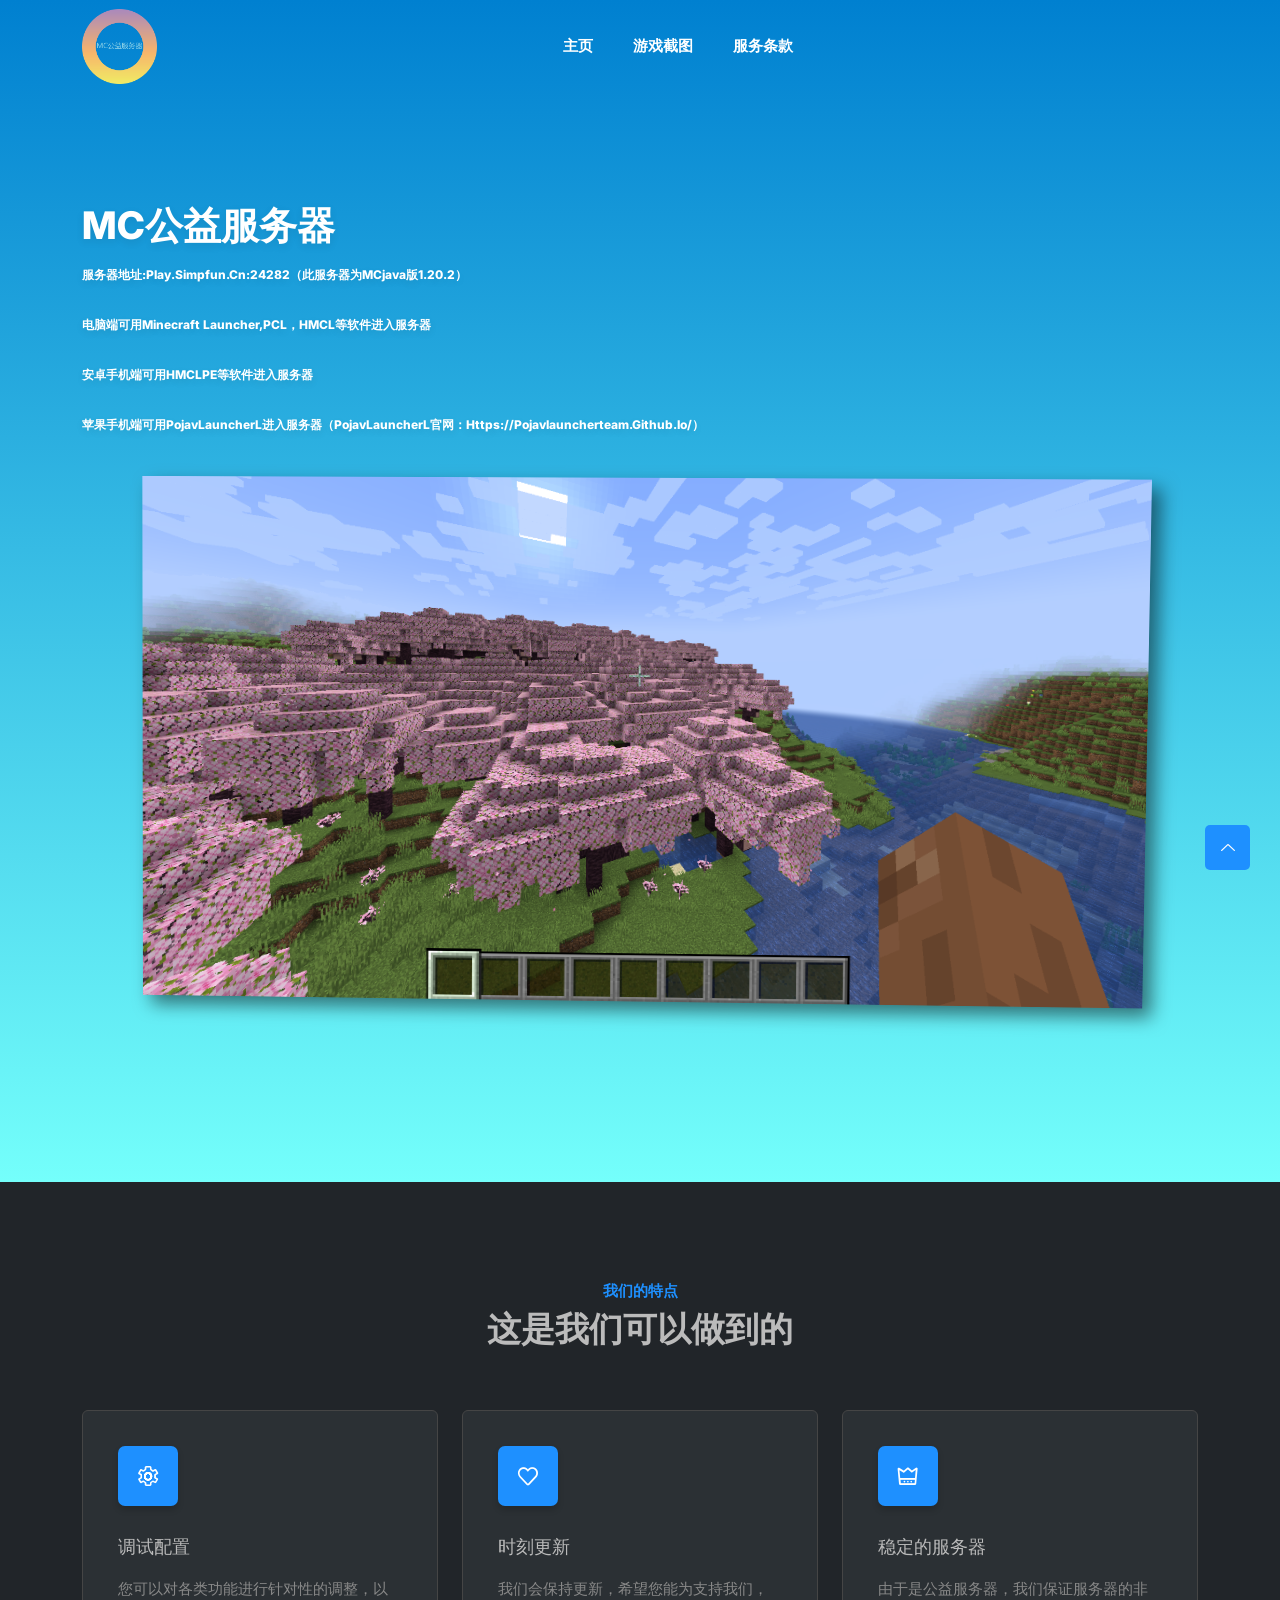
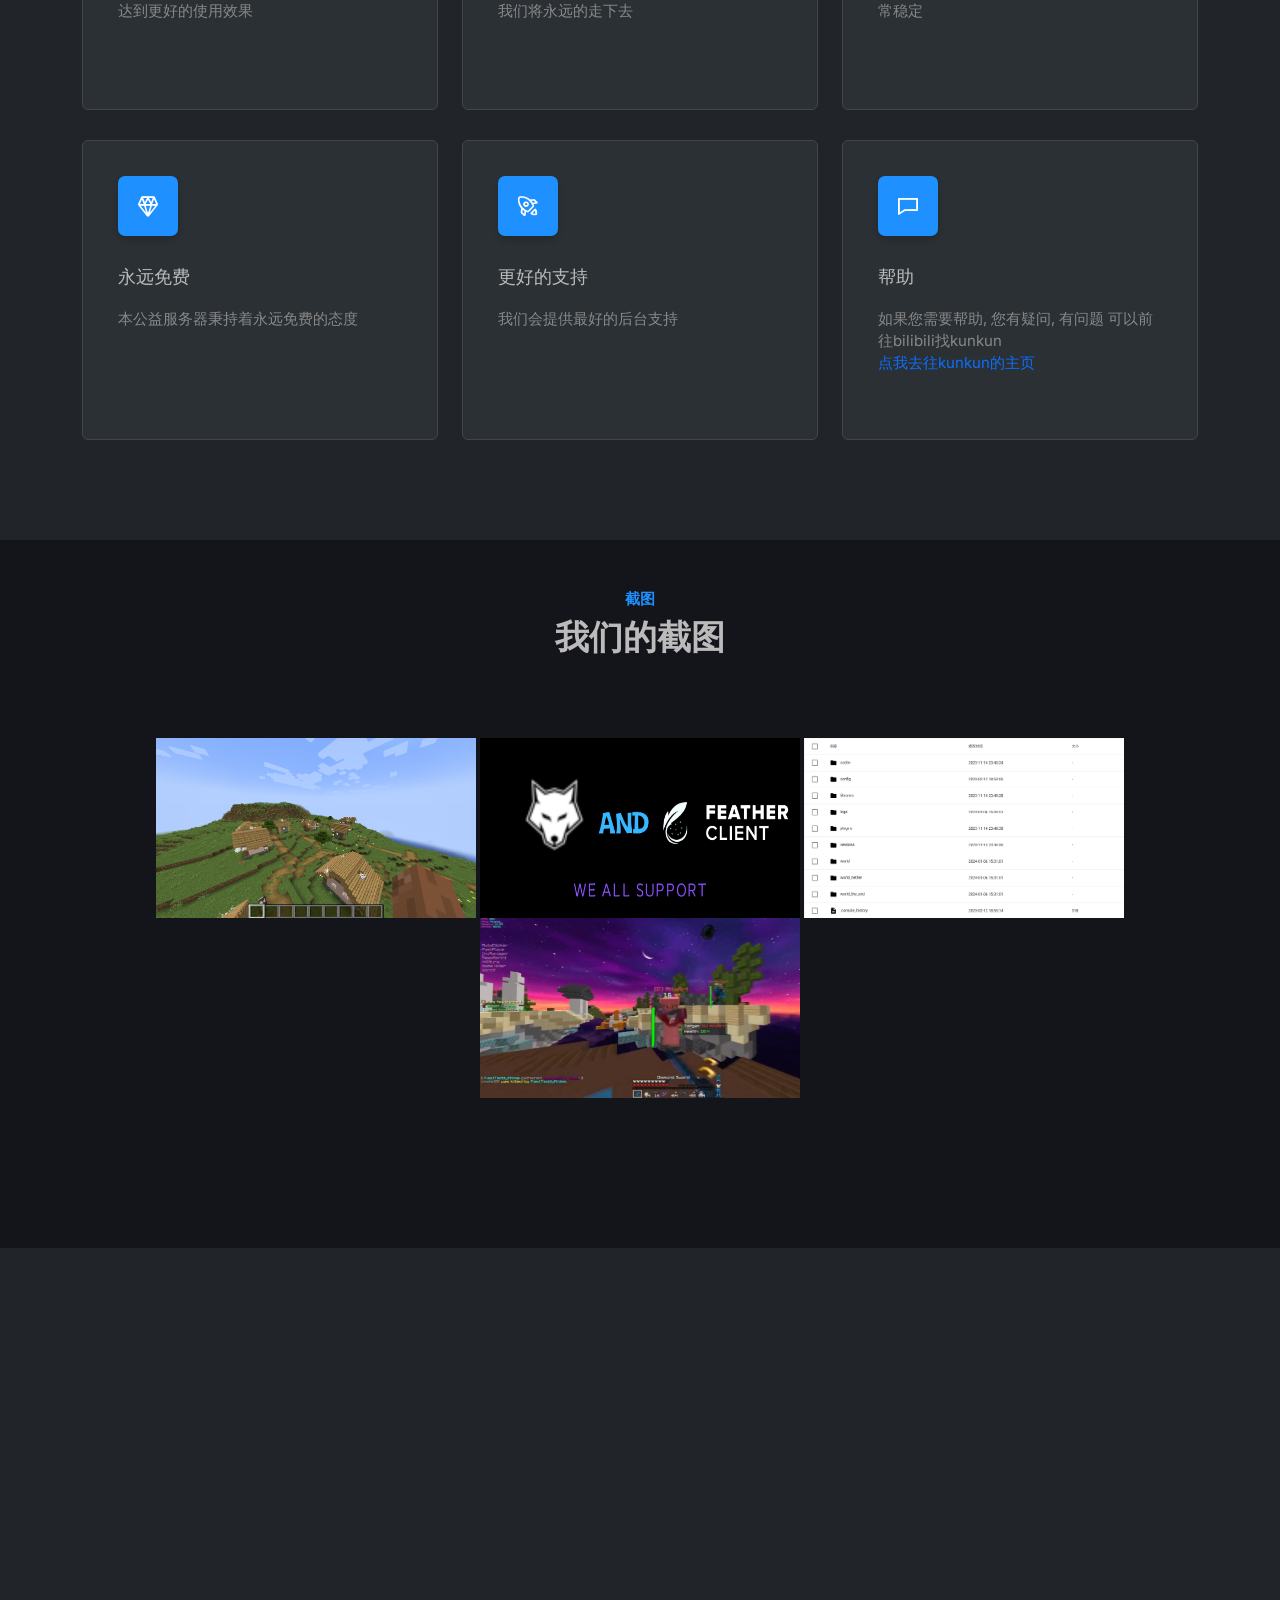
==== index.html @ 0946d86a "Add files via upload" ====
<!DOCTYPE html>
<html class="no-js" lang="en">

<!-- Mirrored from foodbyte.today/zh.html by HTTrack Website Copier/3.x [XR&CO'2014], Fri, 25 Nov 2022 12:00:21 GMT -->
<head>
<meta charset="utf-8">
<meta http-equiv="X-UA-Compatible" content="IE=edge">
<meta name="viewport" content="width=device-width, initial-scale=1">
<script src="../shoppy.gg/api/embed.js" type="f2983d6e161a0ceb1d9ba9a0-text/javascript"></script>
<meta name="description" content="FoodByte is an advanced Minecraft ghost client developed with quality in mind.">
<meta name="keywords" content="minecraft, 我的世界FoodByte, minecraft hack, hacked client, ghost client, minecraft ghost client, minecraft cheat, hack, aimbot, autoclicker, aim assist">
<meta name="author" content="FoodByte Software">
<meta property="og:site" content="index.html">
<meta property="og:site_name" content="MC公益服务器">
<meta property="og:title" content="MC公益服务器">
<meta name="theme-color" content="#1E90FF">
<title>MC公益服务器</title>
<link rel="stylesheet" href="assets/css/bootstrap.min.css" />
<link rel="stylesheet" href="assets/css/line-icons.css" />
<link rel="stylesheet" href="assets/css/animate.css" />
<link rel="stylesheet" href="assets/css/main.css" />
<link rel="shortcut icon" type="image/x-icon" href="assets/images/l2.png" />
</head>
<body>

<header class="header navbar-area">
<div class="container">
<div class="row align-items-center">
<div class="col-lg-12">
<div class="nav-inner">
<nav class="navbar navbar-expand-lg">
<h1 class="ss"><a href="index.html"><img src="assets/images/enterScreen.png" width="75" height="75"></a></h1>
</a>
<button class="navbar-toggler mobile-menu-btn" type="button" data-bs-toggle="collapse" data-bs-target="#navbarSupportedContent" aria-controls="navbarSupportedContent" aria-expanded="false" aria-label="Toggle navigation">
<span class="toggler-icon"></span>
<span class="toggler-icon"></span>
<span class="toggler-icon"></span>
</button>
<div class="collapse navbar-collapse sub-menu-bar" id="navbarSupportedContent">
<!-- <audio autoplay="autoplay" loop=""><source src="assets/audio/how do you do.mp3" volume="10"></audio> -->
<ul id="nav" class="navbar-nav ms-auto">
	
<li class="nav-item">
	<a href="#home" aria-label="Toggle navigation">主页</a>
</li>
<li class="nav-item">
	<a href="#video" aria-label="Toggle navigation">游戏截图</a>
</li>
<li class="nav-item">
	<a href="./terms/index.html" aria-label="Toggle navigation">服务条款</a>
</li>
</ul>
</div>
</div>
</nav>
</div>
</div>
</div>
</div>
</header>
<section id="home" class="hero-area">
<div class="container">
<div class="row align-items-center">
<div class="col-lg-12 col-md-12 col-12">
<div class="hero-content">
<script type="f2983d6e161a0ceb1d9ba9a0-text/javascript" src="assets/js/snow.js"></script>
<h1 class="wow fadeInLeft" data-wow-delay=".4s">MC公益服务器</h1>
<h1 class="wow fadeInLeft" data-wow-delay=".6s" <span style="font-size: 80%;">服务器地址:play.simpfun.cn:24282（此服务器为MCjava版1.20.2）
<h1 class="wow fadeInLeft" data-wow-delay=".7s" <span style="font-size: 80%;">电脑端可用Minecraft Launcher,PCL，HMCL等软件进入服务器
<h1 class="wow fadeInLeft" data-wow-delay=".8s" <span style="font-size: 80%;">安卓手机端可用HMCLPE等软件进入服务器
<h1 class="wow fadeInLeft" data-wow-delay=".9s" <span style="font-size: 80%;">苹果手机端可用PojavLauncherL进入服务器（PojavLauncherL官网：https://pojavlauncherteam.github.io/）
</span></h1>
</span></h1>
</span></h1>
</span></h1>
</div>
</div>
</div>
<div class="col-lg-12 col-md-12 col-12">
<div class="hero-image wow fadeInRight" data-wow-delay=".4s">
<img src="assets/images/Snipaste_2022-11-27_13-13-14.png" alt="#" style="transform: scale(0.9) perspective(500px) rotateY(-0.5deg) rotateX(-0.5deg) rotateZ(0.5deg);
    filter: drop-shadow(10px 10px 10px rgba(0,0,0,0.5));">
</div>
</div>
</div>
</div>
</section>
<section id="features" class="features section">
<div class="container">
<div class="row">
<div class="col-12">
<div class="section-title">
<h3 class="wow zoomIn">我们的特点</h3>
<h2 class="wow fadeInUp">这是我们可以做到的
</h2>
</div>
</div>
</div>
<div class="row">
<div class="col-lg-4 col-md-6 col-12">
<div class="single-feature wow fadeInUp" style="min-height: 300px;">
<i class="lni lni-cog"></i>
<h3>调试配置</h3>
<p>您可以对各类功能进行针对性的调整，以达到更好的使用效果
</p>
</div>
</div>
<div class="col-lg-4 col-md-6 col-12">
<div class="single-feature wow fadeInUp" style="min-height: 300px;">
<i class="lni lni-heart"></i>
<h3>时刻更新</h3>
<p>我们会保持更新，希望您能为支持我们，我们将永远的走下去
</p>
</div>
</div>
<div class="col-lg-4 col-md-6 col-12">
<div class="single-feature wow fadeInUp" style="min-height: 300px;">
<i class="lni lni-crown"></i>
<h3>稳定的服务器</h3>
<p>由于是公益服务器，我们保证服务器的非常稳定</p>
</div>
</div>
<div class="col-lg-4 col-md-6 col-12">
<div class="single-feature wow fadeInUp" style="min-height: 300px;">
<i class="lni lni-diamond-alt"></i>
<h3>永远免费</h3>
<p>本公益服务器秉持着永远免费的态度</p>
</div>
</div>
<div class="col-lg-4 col-md-6 col-12">
<div class="single-feature wow fadeInUp" style="min-height: 300px;">
<i class="lni lni-rocket"></i>
<h3>更好的支持</h3>
<p>我们会提供最好的后台支持</p>
</div>
</div>
<div class="col-lg-4 col-md-6 col-12">
<div class="single-feature wow fadeInUp" style="min-height: 300px;">
<i class="lni lni-bubble"></i>
<h3>帮助</h3>
<p>如果您需要帮助, 您有疑问, 有问题 可以前往bilibili找kunkun
<a href="https://space.bilibili.com/3546567124453780?spm_id_from=333.1007.0.0">点我去往kunkun的主页</a></p>
</div>
</div>
</div>
</div>
</section>

<section id="video" class="our-achievement section">
<div class="container">
<div class="row">
<div class="col-lg-10 offset-lg-1 col-md-12 col-12">
<div class="section-title">
<h3 class="wow zoomIn" data-wow-delay=".2s">截图</h3>
<h2 class="wow fadeInUp" data-wow-delay=".4s">我们的截图</h2>
</div>
</div>
<div class="hero-image wow fadeInUp" data-wow-delay=".6s">
<img src="assets/images/hud.png" width="320" height="180">
<img src="assets/images/OR.png" width="320" height="180">
<img src="assets/images/modules.png" width="320" height="180">
<img src="assets/images/ghost.png" width="320" height="180">
<section id="videogame" class="our-achievement section"

</div>
</div>
</div>
</section>
<section id="pricing" class="pricing-table section">
<div class="container">
<div class="row">
<div class="col-12">
</ul>
</div>
</div>
</div>
</div>
</div>
</div>
</section>
<section id="faq" class="faq section">

</footer>
<a href="#" class="scroll-top">
<i class="lni lni-chevron-up"></i>
</a>
<script src="assets/js/bootstrap.min.js" type="f2983d6e161a0ceb1d9ba9a0-text/javascript"></script>
<script src="assets/js/wow.min.js" type="f2983d6e161a0ceb1d9ba9a0-text/javascript"></script>
<script src="assets/js/count-up.min.js" type="f2983d6e161a0ceb1d9ba9a0-text/javascript"></script>
<script src="assets/js/main.js" type="f2983d6e161a0ceb1d9ba9a0-text/javascript"></script>

<!-- Mirrored from foodbyte.today/zh.html by HTTrack Website Copier/3.x [XR&CO'2014], Fri, 25 Nov 2022 12:00:21 GMT -->
</html>
---- assets/css/line-icons.css ----
@font-face {
    font-family: lineicons;
    src: url(../fonts/LineIcons.html);
    src: url(../fonts/LineIcons.html) format('embedded-opentype'), url(../fonts/LineIcons.woff2) format('woff2'), url(../fonts/LineIcons-2.html) format('woff'), url(../fonts/LineIcons-3.html) format('truetype'), url(../fonts/LineIcons-4.html) format('svg');
    font-weight: 400;
    font-style: normal
}
.blue_btn {
  padding: 15px 40px;
  background: linear-gradient(135deg, #006466 24%, #186785 50%, #186785 79%, #316AA4 100%);
  color: #fff;
  text-align: center;
  border-radius: 2px;
  opacity: 0.8;
  transition: all 0.3s ease 0s;
}

.blue_btn:hover {
  opacity: 1;
  color: #fff;
}
.more_features .explore_all .blue_btn {
  position: relative;
}

.more_features .explore_all .blue_btn:after {
  position: absolute;
  top: 23px;
  left: 178px;
  content: "";
  background: url(../images/arrow_right_white4295.html?4cc023a10ed641abbea20be505554d68) no-repeat;
  width: 5px;
  height: 9px;
}
.lni {
    display: inline-block;
    font: normal normal normal 1em/1 'LineIcons';
    speak: none;
    text-transform: none;
    -webkit-font-smoothing: antialiased;
    -moz-osx-font-smoothing: grayscale
}

.lni-sm {
    font-size: .8em
}

.lni-lg {
    font-size: 1.2em
}

.lni-16 {
    font-size: 16px
}

.lni-32 {
    font-size: 32px
}

.lni-bg-square, .lni-bg-circle {
    padding: .35em;
    background-color: #eee
}

.lni-bg-circle {
    border-radius: 50%
}

.lni-ul {
    padding-left: 0;
    list-style-type: none
}

.lni-ul > li {
    display: flex;
    align-items: flex-start;
    line-height: 1.4
}

.lni-ul > li > .lni {
    margin-right: .4em;
    line-height: inherit
}

.lni-is-spinning {
    -webkit-animation: lni-spin 2s infinite linear;
    -moz-animation: lni-spin 2s infinite linear;
    animation: lni-spin 2s infinite linear
}

@-webkit-keyframes lni-spin {
    0% {
        -webkit-transform: rotate(0deg)
    }
    100% {
        -webkit-transform: rotate(360deg)
    }
}

@-moz-keyframes lni-spin {
    0% {
        -moz-transform: rotate(0deg)
    }
    100% {
        -moz-transform: rotate(360deg)
    }
}

@keyframes lni-spin {
    0% {
        -webkit-transform: rotate(0deg);
        -moz-transform: rotate(0deg);
        -ms-transform: rotate(0deg);
        -o-transform: rotate(0deg);
        transform: rotate(0deg)
    }
    100% {
        -webkit-transform: rotate(360deg);
        -moz-transform: rotate(360deg);
        -ms-transform: rotate(360deg);
        -o-transform: rotate(360deg);
        transform: rotate(360deg)
    }
}

.lni-rotate-90 {
    filter: progid:DXImageTransform.Microsoft.BasicImage(rotation=1);
    -webkit-transform: rotate(90deg);
    -moz-transform: rotate(90deg);
    -ms-transform: rotate(90deg);
    -o-transform: rotate(90deg);
    transform: rotate(90deg)
}

.lni-rotate-180 {
    filter: progid:DXImageTransform.Microsoft.BasicImage(rotation=2);
    -webkit-transform: rotate(180deg);
    -moz-transform: rotate(180deg);
    -ms-transform: rotate(180deg);
    -o-transform: rotate(180deg);
    transform: rotate(180deg)
}

.lni-rotate-270 {
    filter: progid:DXImageTransform.Microsoft.BasicImage(rotation=3);
    -webkit-transform: rotate(270deg);
    -moz-transform: rotate(270deg);
    -ms-transform: rotate(270deg);
    -o-transform: rotate(270deg);
    transform: rotate(270deg)
}

.lni-flip-y {
    filter: progid:DXImageTransform.Microsoft.BasicImage(rotation=0);
    -webkit-transform: scale(-1, 1);
    -moz-transform: scale(-1, 1);
    -ms-transform: scale(-1, 1);
    -o-transform: scale(-1, 1);
    transform: scale(-1, 1)
}

.lni-flip-x {
    filter: progid:DXImageTransform.Microsoft.BasicImage(rotation=2);
    -webkit-transform: scale(1, -1);
    -moz-transform: scale(1, -1);
    -ms-transform: scale(1, -1);
    -o-transform: scale(1, -1);
    transform: scale(1, -1)
}

.lni-500px::before {
    content: "\ea02"
}

.lni-add-files::before {
    content: "\ea03"
}

.lni-alarm-clock::before {
    content: "\ea04"
}

.lni-alarm::before {
    content: "\ea05"
}

.lni-airbnb::before {
    content: "\ea06"
}

.lni-adobe::before {
    content: "\ea07"
}

.lni-amazon-pay::before {
    content: "\ea08"
}

.lni-amazon::before {
    content: "\ea09"
}

.lni-amex::before {
    content: "\ea0a"
}

.lni-anchor::before {
    content: "\ea0b"
}

.lni-amazon-original::before {
    content: "\ea0c"
}

.lni-android-original::before {
    content: "\ea0d"
}

.lni-android::before {
    content: "\ea0e"
}

.lni-angellist::before {
    content: "\ea0f"
}

.lni-angle-double-down::before {
    content: "\ea10"
}

.lni-angle-double-left::before {
    content: "\ea11"
}

.lni-angle-double-right::before {
    content: "\ea12"
}

.lni-angle-double-up::before {
    content: "\ea13"
}

.lni-angular::before {
    content: "\ea14"
}

.lni-apartment::before {
    content: "\ea15"
}

.lni-app-store::before {
    content: "\ea16"
}

.lni-apple-pay::before {
    content: "\ea17"
}

.lni-apple::before {
    content: "\ea18"
}

.lni-archive::before {
    content: "\ea19"
}

.lni-arrow-down-circle::before {
    content: "\ea1a"
}

.lni-arrow-left-circle::before {
    content: "\ea1b"
}

.lni-arrow-left::before {
    content: "\ea1c"
}

.lni-arrow-right-circle::before {
    content: "\ea1d"
}

.lni-arrow-right::before {
    content: "\ea1e"
}

.lni-arrow-top-left::before {
    content: "\ea1f"
}

.lni-arrow-top-right::before {
    content: "\ea20"
}

.lni-arrow-up-circle::before {
    content: "\ea21"
}

.lni-arrow-up::before {
    content: "\ea22"
}

.lni-arrows-horizontal::before {
    content: "\ea23"
}

.lni-arrows-vertical::before {
    content: "\ea24"
}

.lni-atlassian::before {
    content: "\ea25"
}

.lni-aws::before {
    content: "\ea26"
}

.lni-arrow-down::before {
    content: "\ea27"
}

.lni-ambulance::before {
    content: "\ea28"
}

.lni-agenda::before {
    content: "\ea29"
}

.lni-backward::before {
    content: "\ea2a"
}

.lni-baloon::before {
    content: "\ea2b"
}

.lni-ban::before {
    content: "\ea2c"
}

.lni-bar-chart::before {
    content: "\ea2d"
}

.lni-behance-original::before {
    content: "\ea2e"
}

.lni-bitbucket::before {
    content: "\ea2f"
}

.lni-bitcoin::before {
    content: "\ea30"
}

.lni-blackboard::before {
    content: "\ea31"
}

.lni-blogger::before {
    content: "\ea32"
}

.lni-bluetooth::before {
    content: "\ea33"
}

.lni-bold::before {
    content: "\ea34"
}

.lni-bolt-alt::before {
    content: "\ea35"
}

.lni-bolt::before {
    content: "\ea36"
}

.lni-book::before {
    content: "\ea37"
}

.lni-bookmark-alt::before {
    content: "\ea38"
}

.lni-bookmark::before {
    content: "\ea39"
}

.lni-bootstrap::before {
    content: "\ea3a"
}

.lni-bricks::before {
    content: "\ea3b"
}

.lni-bridge::before {
    content: "\ea3c"
}

.lni-briefcase::before {
    content: "\ea3d"
}

.lni-brush-alt::before {
    content: "\ea3e"
}

.lni-brush::before {
    content: "\ea3f"
}

.lni-bubble::before {
    content: "\ea40"
}

.lni-bug::before {
    content: "\ea41"
}

.lni-bulb::before {
    content: "\ea42"
}

.lni-bullhorn::before {
    content: "\ea43"
}

.lni-burger::before {
    content: "\ea44"
}

.lni-bus::before {
    content: "\ea45"
}

.lni-cake::before {
    content: "\ea46"
}

.lni-calculator::before {
    content: "\ea47"
}

.lni-calendar::before {
    content: "\ea48"
}

.lni-camera::before {
    content: "\ea49"
}

.lni-candy-cane::before {
    content: "\ea4a"
}

.lni-candy::before {
    content: "\ea4b"
}

.lni-capsule::before {
    content: "\ea4c"
}

.lni-car-alt::before {
    content: "\ea4d"
}

.lni-car::before {
    content: "\ea4e"
}

.lni-caravan::before {
    content: "\ea4f"
}

.lni-cart-full::before {
    content: "\ea50"
}

.lni-cart::before {
    content: "\ea51"
}

.lni-certificate::before {
    content: "\ea52"
}

.lni-checkbox::before {
    content: "\ea53"
}

.lni-checkmark-circle::before {
    content: "\ea54"
}

.lni-checkmark::before {
    content: "\ea55"
}

.lni-chef-hat::before {
    content: "\ea56"
}

.lni-chevron-down-circle::before {
    content: "\ea57"
}

.lni-chevron-down::before {
    content: "\ea58"
}

.lni-chevron-left-circle::before {
    content: "\ea59"
}

.lni-chevron-left::before {
    content: "\ea5a"
}

.lni-chevron-right-circle::before {
    content: "\ea5b"
}

.lni-chevron-right::before {
    content: "\ea5c"
}

.lni-chevron-up-circle::before {
    content: "\ea5d"
}

.lni-chevron-up::before {
    content: "\ea5e"
}

.lni-chrome::before {
    content: "\ea5f"
}

.lni-circle-minus::before {
    content: "\ea60"
}

.lni-circle-plus::before {
    content: "\ea61"
}

.lni-clipboard::before {
    content: "\ea62"
}

.lni-close::before {
    content: "\ea63"
}

.lni-cloud-check::before {
    content: "\ea64"
}

.lni-cloud-download::before {
    content: "\ea65"
}

.lni-cloud-network::before {
    content: "\ea66"
}

.lni-cloud-sync::before {
    content: "\ea67"
}

.lni-cloud-upload::before {
    content: "\ea68"
}

.lni-cloud::before {
    content: "\ea69"
}

.lni-cloudy-sun::before {
    content: "\ea6a"
}

.lni-code-alt::before {
    content: "\ea6b"
}

.lni-code::before {
    content: "\ea6c"
}

.lni-codepen::before {
    content: "\ea6d"
}

.lni-coffee-cup::before {
    content: "\ea6e"
}

.lni-cog::before {
    content: "\ea6f"
}

.lni-cogs::before {
    content: "\ea70"
}

.lni-coin::before {
    content: "\ea71"
}

.lni-comments-alt::before {
    content: "\ea72"
}

.lni-comments-reply::before {
    content: "\ea73"
}

.lni-comments::before {
    content: "\ea74"
}

.lni-compass::before {
    content: "\ea75"
}

.lni-construction-hammer::before {
    content: "\ea76"
}

.lni-construction::before {
    content: "\ea77"
}

.lni-consulting::before {
    content: "\ea78"
}

.lni-control-panel::before {
    content: "\ea79"
}

.lni-cpanel::before {
    content: "\ea7a"
}

.lni-creative-commons::before {
    content: "\ea7b"
}

.lni-credit-cards::before {
    content: "\ea7c"
}

.lni-crop::before {
    content: "\ea7d"
}

.lni-cross-circle::before {
    content: "\ea7e"
}

.lni-crown::before {
    content: "\ea7f"
}

.lni-css3::before {
    content: "\ea80"
}

.lni-cup::before {
    content: "\ea81"
}

.lni-customer::before {
    content: "\ea82"
}

.lni-cut::before {
    content: "\ea83"
}

.lni-dashboard::before {
    content: "\ea84"
}

.lni-database::before {
    content: "\ea85"
}

.lni-delivery::before {
    content: "\ea86"
}

.lni-dev::before {
    content: "\ea87"
}

.lni-diamond-alt::before {
    content: "\ea88"
}

.lni-diamond::before {
    content: "\ea89"
}

.lni-diners-club::before {
    content: "\ea8a"
}

.lni-dinner::before {
    content: "\ea8b"
}

.lni-direction-alt::before {
    content: "\ea8c"
}

.lni-direction-ltr::before {
    content: "\ea8d"
}

.lni-direction-rtl::before {
    content: "\ea8e"
}

.lni-direction::before {
    content: "\ea8f"
}

.lni-discord::before {
    content: "\ea90"
}

.lni-discover::before {
    content: "\ea91"
}

.lni-display-alt::before {
    content: "\ea92"
}

.lni-display::before {
    content: "\ea93"
}

.lni-docker::before {
    content: "\ea94"
}

.lni-dollar::before {
    content: "\ea95"
}

.lni-domain::before {
    content: "\ea96"
}

.lni-download::before {
    content: "\ea97"
}

.lni-dribbble::before {
    content: "\ea98"
}

.lni-drop::before {
    content: "\ea99"
}

.lni-dropbox-original::before {
    content: "\ea9a"
}

.lni-dropbox::before {
    content: "\ea9b"
}

.lni-drupal-original::before {
    content: "\ea9c"
}

.lni-drupal::before {
    content: "\ea9d"
}

.lni-dumbbell::before {
    content: "\ea9e"
}

.lni-edge::before {
    content: "\ea9f"
}

.lni-emoji-cool::before {
    content: "\eaa0"
}

.lni-emoji-friendly::before {
    content: "\eaa1"
}

.lni-emoji-happy::before {
    content: "\eaa2"
}

.lni-emoji-sad::before {
    content: "\eaa3"
}

.lni-emoji-smile::before {
    content: "\eaa4"
}

.lni-emoji-speechless::before {
    content: "\eaa5"
}

.lni-emoji-suspect::before {
    content: "\eaa6"
}

.lni-emoji-tounge::before {
    content: "\eaa7"
}

.lni-empty-file::before {
    content: "\eaa8"
}

.lni-enter::before {
    content: "\eaa9"
}

.lni-envato::before {
    content: "\eaaa"
}

.lni-envelope::before {
    content: "\eaab"
}

.lni-eraser::before {
    content: "\eaac"
}

.lni-euro::before {
    content: "\eaad"
}

.lni-exit-down::before {
    content: "\eaae"
}

.lni-exit-up::before {
    content: "\eaaf"
}

.lni-exit::before {
    content: "\eab0"
}

.lni-eye::before {
    content: "\eab1"
}

.lni-facebook-filled::before {
    content: "\eab2"
}

.lni-facebook-messenger::before {
    content: "\eab3"
}

.lni-facebook-original::before {
    content: "\eab4"
}

.lni-facebook-oval::before {
    content: "\eab5"
}

.lni-facebook::before {
    content: "\eab6"
}

.lni-figma::before {
    content: "\eab7"
}

.lni-files::before {
    content: "\eab8"
}

.lni-firefox-original::before {
    content: "\eab9"
}

.lni-firefox::before {
    content: "\eaba"
}

.lni-fireworks::before {
    content: "\eabb"
}

.lni-first-aid::before {
    content: "\eabc"
}

.lni-flag-alt::before {
    content: "\eabd"
}

.lni-flag::before {
    content: "\eabe"
}

.lni-flags::before {
    content: "\eabf"
}

.lni-flickr::before {
    content: "\eac0"
}

.lni-basketball::before {
    content: "\eac1"
}

.lni-behance::before {
    content: "\eac2"
}

.lni-forward::before {
    content: "\eac3"
}

.lni-frame-expand::before {
    content: "\eac4"
}

.lni-flower::before {
    content: "\eac5"
}

.lni-full-screen::before {
    content: "\eac6"
}

.lni-funnel::before {
    content: "\eac7"
}

.lni-gallery::before {
    content: "\eac8"
}

.lni-game::before {
    content: "\eac9"
}

.lni-gift::before {
    content: "\eaca"
}

.lni-git::before {
    content: "\eacb"
}

.lni-github-original::before {
    content: "\eacc"
}

.lni-github::before {
    content: "\eacd"
}

.lni-goodreads::before {
    content: "\eace"
}

.lni-google-drive::before {
    content: "\eacf"
}

.lni-google-pay::before {
    content: "\ead0"
}

.lni-fresh-juice::before {
    content: "\ead1"
}

.lni-folder::before {
    content: "\ead2"
}

.lni-bi-cycle::before {
    content: "\ead3"
}

.lni-graph::before {
    content: "\ead4"
}

.lni-grid-alt::before {
    content: "\ead5"
}

.lni-grid::before {
    content: "\ead6"
}

.lni-google-wallet::before {
    content: "\ead7"
}

.lni-grow::before {
    content: "\ead8"
}

.lni-hammer::before {
    content: "\ead9"
}

.lni-hand::before {
    content: "\eada"
}

.lni-handshake::before {
    content: "\eadb"
}

.lni-harddrive::before {
    content: "\eadc"
}

.lni-headphone-alt::before {
    content: "\eadd"
}

.lni-headphone::before {
    content: "\eade"
}

.lni-heart-filled::before {
    content: "\eadf"
}

.lni-heart-monitor::before {
    content: "\eae0"
}

.lni-heart::before {
    content: "\eae1"
}

.lni-helicopter::before {
    content: "\eae2"
}

.lni-helmet::before {
    content: "\eae3"
}

.lni-help::before {
    content: "\eae4"
}

.lni-highlight-alt::before {
    content: "\eae5"
}

.lni-highlight::before {
    content: "\eae6"
}

.lni-home::before {
    content: "\eae7"
}

.lni-hospital::before {
    content: "\eae8"
}

.lni-hourglass::before {
    content: "\eae9"
}

.lni-html5::before {
    content: "\eaea"
}

.lni-image::before {
    content: "\eaeb"
}

.lni-inbox::before {
    content: "\eaec"
}

.lni-indent-decrease::before {
    content: "\eaed"
}

.lni-indent-increase::before {
    content: "\eaee"
}

.lni-infinite::before {
    content: "\eaef"
}

.lni-information::before {
    content: "\eaf0"
}

.lni-instagram-filled::before {
    content: "\eaf1"
}

.lni-instagram-original::before {
    content: "\eaf2"
}

.lni-instagram::before {
    content: "\eaf3"
}

.lni-invention::before {
    content: "\eaf4"
}

.lni-graduation::before {
    content: "\eaf5"
}

.lni-invest-monitor::before {
    content: "\eaf6"
}

.lni-island::before {
    content: "\eaf7"
}

.lni-italic::before {
    content: "\eaf8"
}

.lni-java::before {
    content: "\eaf9"
}

.lni-javascript::before {
    content: "\eafa"
}

.lni-jcb::before {
    content: "\eafb"
}

.lni-joomla-original::before {
    content: "\eafc"
}

.lni-joomla::before {
    content: "\eafd"
}

.lni-jsfiddle::before {
    content: "\eafe"
}

.lni-juice::before {
    content: "\eaff"
}

.lni-key::before {
    content: "\eb00"
}

.lni-keyboard::before {
    content: "\eb01"
}

.lni-keyword-research::before {
    content: "\eb02"
}

.lni-hacker-news::before {
    content: "\eb03"
}

.lni-google::before {
    content: "\eb04"
}

.lni-laravel::before {
    content: "\eb05"
}

.lni-layers::before {
    content: "\eb06"
}

.lni-layout::before {
    content: "\eb07"
}

.lni-leaf::before {
    content: "\eb08"
}

.lni-library::before {
    content: "\eb09"
}

.lni-licencse::before {
    content: "\eb0a"
}

.lni-life-ring::before {
    content: "\eb0b"
}

.lni-line-dashed::before {
    content: "\eb0c"
}

.lni-line-dotted::before {
    content: "\eb0d"
}

.lni-line-double::before {
    content: "\eb0e"
}

.lni-line-spacing::before {
    content: "\eb0f"
}

.lni-line::before {
    content: "\eb10"
}

.lni-lineicons-alt::before {
    content: "\eb11"
}

.lni-lineicons::before {
    content: "\eb12"
}

.lni-link::before {
    content: "\eb13"
}

.lni-linkedin-original::before {
    content: "\eb14"
}

.lni-linkedin::before {
    content: "\eb15"
}

.lni-list::before {
    content: "\eb16"
}

.lni-lock-alt::before {
    content: "\eb17"
}

.lni-lock::before {
    content: "\eb18"
}

.lni-magnet::before {
    content: "\eb19"
}

.lni-magnifier::before {
    content: "\eb1a"
}

.lni-mailchimp::before {
    content: "\eb1b"
}

.lni-map-marker::before {
    content: "\eb1c"
}

.lni-map::before {
    content: "\eb1d"
}

.lni-mashroom::before {
    content: "\eb1e"
}

.lni-mastercard::before {
    content: "\eb1f"
}

.lni-medall-alt::before {
    content: "\eb20"
}

.lni-medall::before {
    content: "\eb21"
}

.lni-medium::before {
    content: "\eb22"
}

.lni-laptop::before {
    content: "\eb23"
}

.lni-investment::before {
    content: "\eb24"
}

.lni-laptop-phone::before {
    content: "\eb25"
}

.lni-megento::before {
    content: "\eb26"
}

.lni-mic::before {
    content: "\eb27"
}

.lni-microphone::before {
    content: "\eb28"
}

.lni-menu::before {
    content: "\eb29"
}

.lni-microscope::before {
    content: "\eb2a"
}

.lni-money-location::before {
    content: "\eb2b"
}

.lni-minus::before {
    content: "\eb2c"
}

.lni-mobile::before {
    content: "\eb2d"
}

.lni-more-alt::before {
    content: "\eb2e"
}

.lni-mouse::before {
    content: "\eb2f"
}

.lni-move::before {
    content: "\eb30"
}

.lni-music::before {
    content: "\eb31"
}

.lni-network::before {
    content: "\eb32"
}

.lni-night::before {
    content: "\eb33"
}

.lni-nodejs-alt::before {
    content: "\eb34"
}

.lni-nodejs::before {
    content: "\eb35"
}

.lni-notepad::before {
    content: "\eb36"
}

.lni-npm::before {
    content: "\eb37"
}

.lni-offer::before {
    content: "\eb38"
}

.lni-opera::before {
    content: "\eb39"
}

.lni-package::before {
    content: "\eb3a"
}

.lni-page-break::before {
    content: "\eb3b"
}

.lni-pagination::before {
    content: "\eb3c"
}

.lni-paint-bucket::before {
    content: "\eb3d"
}

.lni-paint-roller::before {
    content: "\eb3e"
}

.lni-pallet::before {
    content: "\eb3f"
}

.lni-paperclip::before {
    content: "\eb40"
}

.lni-more::before {
    content: "\eb41"
}

.lni-pause::before {
    content: "\eb42"
}

.lni-paypal-original::before {
    content: "\eb43"
}

.lni-microsoft::before {
    content: "\eb44"
}

.lni-money-protection::before {
    content: "\eb45"
}

.lni-pencil::before {
    content: "\eb46"
}

.lni-paypal::before {
    content: "\eb47"
}

.lni-pencil-alt::before {
    content: "\eb48"
}

.lni-patreon::before {
    content: "\eb49"
}

.lni-phone-set::before {
    content: "\eb4a"
}

.lni-phone::before {
    content: "\eb4b"
}

.lni-pin::before {
    content: "\eb4c"
}

.lni-pinterest::before {
    content: "\eb4d"
}

.lni-pie-chart::before {
    content: "\eb4e"
}

.lni-pilcrow::before {
    content: "\eb4f"
}

.lni-plane::before {
    content: "\eb50"
}

.lni-play::before {
    content: "\eb51"
}

.lni-plug::before {
    content: "\eb52"
}

.lni-plus::before {
    content: "\eb53"
}

.lni-pointer-down::before {
    content: "\eb54"
}

.lni-pointer-left::before {
    content: "\eb55"
}

.lni-pointer-right::before {
    content: "\eb56"
}

.lni-pointer-up::before {
    content: "\eb57"
}

.lni-play-store::before {
    content: "\eb58"
}

.lni-pizza::before {
    content: "\eb59"
}

.lni-postcard::before {
    content: "\eb5a"
}

.lni-pound::before {
    content: "\eb5b"
}

.lni-power-switch::before {
    content: "\eb5c"
}

.lni-printer::before {
    content: "\eb5d"
}

.lni-producthunt::before {
    content: "\eb5e"
}

.lni-protection::before {
    content: "\eb5f"
}

.lni-pulse::before {
    content: "\eb60"
}

.lni-pyramids::before {
    content: "\eb61"
}

.lni-python::before {
    content: "\eb62"
}

.lni-pointer::before {
    content: "\eb63"
}

.lni-popup::before {
    content: "\eb64"
}

.lni-quotation::before {
    content: "\eb65"
}

.lni-radio-button::before {
    content: "\eb66"
}

.lni-rain::before {
    content: "\eb67"
}

.lni-quora::before {
    content: "\eb68"
}

.lni-react::before {
    content: "\eb69"
}

.lni-question-circle::before {
    content: "\eb6a"
}

.lni-php::before {
    content: "\eb6b"
}

.lni-reddit::before {
    content: "\eb6c"
}

.lni-reload::before {
    content: "\eb6d"
}

.lni-restaurant::before {
    content: "\eb6e"
}

.lni-road::before {
    content: "\eb6f"
}

.lni-rocket::before {
    content: "\eb70"
}

.lni-rss-feed::before {
    content: "\eb71"
}

.lni-ruler-alt::before {
    content: "\eb72"
}

.lni-ruler-pencil::before {
    content: "\eb73"
}

.lni-ruler::before {
    content: "\eb74"
}

.lni-rupee::before {
    content: "\eb75"
}

.lni-save::before {
    content: "\eb76"
}

.lni-school-bench-alt::before {
    content: "\eb77"
}

.lni-school-bench::before {
    content: "\eb78"
}

.lni-scooter::before {
    content: "\eb79"
}

.lni-scroll-down::before {
    content: "\eb7a"
}

.lni-search-alt::before {
    content: "\eb7b"
}

.lni-search::before {
    content: "\eb7c"
}

.lni-select::before {
    content: "\eb7d"
}

.lni-seo::before {
    content: "\eb7e"
}

.lni-service::before {
    content: "\eb7f"
}

.lni-share-alt::before {
    content: "\eb80"
}

.lni-share::before {
    content: "\eb81"
}

.lni-shield::before {
    content: "\eb82"
}

.lni-shift-left::before {
    content: "\eb83"
}

.lni-shift-right::before {
    content: "\eb84"
}

.lni-ship::before {
    content: "\eb85"
}

.lni-shopify::before {
    content: "\eb86"
}

.lni-shopping-basket::before {
    content: "\eb87"
}

.lni-shortcode::before {
    content: "\eb88"
}

.lni-shovel::before {
    content: "\eb89"
}

.lni-shuffle::before {
    content: "\eb8a"
}

.lni-signal::before {
    content: "\eb8b"
}

.lni-sketch::before {
    content: "\eb8c"
}

.lni-skipping-rope::before {
    content: "\eb8d"
}

.lni-skype::before {
    content: "\eb8e"
}

.lni-slack::before {
    content: "\eb8f"
}

.lni-slice::before {
    content: "\eb90"
}

.lni-slideshare::before {
    content: "\eb91"
}

.lni-slim::before {
    content: "\eb92"
}

.lni-reply::before {
    content: "\eb93"
}

.lni-sort-alpha-asc::before {
    content: "\eb94"
}

.lni-remove-file::before {
    content: "\eb95"
}

.lni-sort-amount-dsc::before {
    content: "\eb96"
}

.lni-sort-amount-asc::before {
    content: "\eb97"
}

.lni-soundcloud::before {
    content: "\eb98"
}

.lni-souncloud-original::before {
    content: "\eb99"
}

.lni-spiner-solid::before {
    content: "\eb9a"
}

.lni-revenue::before {
    content: "\eb9b"
}

.lni-spinner::before {
    content: "\eb9c"
}

.lni-spellcheck::before {
    content: "\eb9d"
}

.lni-spotify::before {
    content: "\eb9e"
}

.lni-spray::before {
    content: "\eb9f"
}

.lni-sprout::before {
    content: "\eba0"
}

.lni-snapchat::before {
    content: "\eba1"
}

.lni-stamp::before {
    content: "\eba2"
}

.lni-star-empty::before {
    content: "\eba3"
}

.lni-star-filled::before {
    content: "\eba4"
}

.lni-star-half::before {
    content: "\eba5"
}

.lni-star::before {
    content: "\eba6"
}

.lni-stats-down::before {
    content: "\eba7"
}

.lni-spinner-arrow::before {
    content: "\eba8"
}

.lni-steam::before {
    content: "\eba9"
}

.lni-stackoverflow::before {
    content: "\ebaa"
}

.lni-stop::before {
    content: "\ebab"
}

.lni-strikethrough::before {
    content: "\ebac"
}

.lni-sthethoscope::before {
    content: "\ebad"
}

.lni-stumbleupon::before {
    content: "\ebae"
}

.lni-sun::before {
    content: "\ebaf"
}

.lni-support::before {
    content: "\ebb0"
}

.lni-surf-board::before {
    content: "\ebb1"
}

.lni-swift::before {
    content: "\ebb2"
}

.lni-syringe::before {
    content: "\ebb3"
}

.lni-tab::before {
    content: "\ebb4"
}

.lni-tag::before {
    content: "\ebb5"
}

.lni-target-customer::before {
    content: "\ebb6"
}

.lni-target-revenue::before {
    content: "\ebb7"
}

.lni-target::before {
    content: "\ebb8"
}

.lni-taxi::before {
    content: "\ebb9"
}

.lni-stats-up::before {
    content: "\ebba"
}

.lni-telegram-original::before {
    content: "\ebbb"
}

.lni-telegram::before {
    content: "\ebbc"
}

.lni-text-align-center::before {
    content: "\ebbd"
}

.lni-text-align-justify::before {
    content: "\ebbe"
}

.lni-text-align-left::before {
    content: "\ebbf"
}

.lni-text-format-remove::before {
    content: "\ebc0"
}

.lni-text-align-right::before {
    content: "\ebc1"
}

.lni-text-format::before {
    content: "\ebc2"
}

.lni-thought::before {
    content: "\ebc3"
}

.lni-thumbs-down::before {
    content: "\ebc4"
}

.lni-thumbs-up::before {
    content: "\ebc5"
}

.lni-thunder-alt::before {
    content: "\ebc6"
}

.lni-thunder::before {
    content: "\ebc7"
}

.lni-ticket-alt::before {
    content: "\ebc8"
}

.lni-ticket::before {
    content: "\ebc9"
}

.lni-timer::before {
    content: "\ebca"
}

.lni-train-alt::before {
    content: "\ebcb"
}

.lni-train::before {
    content: "\ebcc"
}

.lni-trash::before {
    content: "\ebcd"
}

.lni-travel::before {
    content: "\ebce"
}

.lni-tree::before {
    content: "\ebcf"
}

.lni-trees::before {
    content: "\ebd0"
}

.lni-trello::before {
    content: "\ebd1"
}

.lni-trowel::before {
    content: "\ebd2"
}

.lni-tshirt::before {
    content: "\ebd3"
}

.lni-tumblr::before {
    content: "\ebd4"
}

.lni-twitch::before {
    content: "\ebd5"
}

.lni-twitter-filled::before {
    content: "\ebd6"
}

.lni-twitter-original::before {
    content: "\ebd7"
}

.lni-twitter::before {
    content: "\ebd8"
}

.lni-ubuntu::before {
    content: "\ebd9"
}

.lni-underline::before {
    content: "\ebda"
}

.lni-unlink::before {
    content: "\ebdb"
}

.lni-unlock::before {
    content: "\ebdc"
}

.lni-upload::before {
    content: "\ebdd"
}

.lni-user::before {
    content: "\ebde"
}

.lni-users::before {
    content: "\ebdf"
}

.lni-ux::before {
    content: "\ebe0"
}

.lni-vector::before {
    content: "\ebe1"
}

.lni-video::before {
    content: "\ebe2"
}

.lni-vimeo::before {
    content: "\ebe3"
}

.lni-visa::before {
    content: "\ebe4"
}

.lni-vk::before {
    content: "\ebe5"
}

.lni-volume-high::before {
    content: "\ebe6"
}

.lni-volume-low::before {
    content: "\ebe7"
}

.lni-volume-medium::before {
    content: "\ebe8"
}

.lni-volume-mute::before {
    content: "\ebe9"
}

.lni-volume::before {
    content: "\ebea"
}

.lni-wallet::before {
    content: "\ebeb"
}

.lni-warning::before {
    content: "\ebec"
}

.lni-website-alt::before {
    content: "\ebed"
}

.lni-website::before {
    content: "\ebee"
}

.lni-wechat::before {
    content: "\ebef"
}

.lni-weight::before {
    content: "\ebf0"
}

.lni-whatsapp::before {
    content: "\ebf1"
}

.lni-wheelbarrow::before {
    content: "\ebf2"
}

.lni-wheelchair::before {
    content: "\ebf3"
}

.lni-windows::before {
    content: "\ebf4"
}

.lni-wordpress-filled::before {
    content: "\ebf5"
}

.lni-wordpress::before {
    content: "\ebf6"
}

.lni-world-alt::before {
    content: "\ebf7"
}

.lni-world::before {
    content: "\ebf8"
}

.lni-write::before {
    content: "\ebf9"
}

.lni-yahoo::before {
    content: "\ebfa"
}

.lni-ycombinator::before {
    content: "\ebfb"
}

.lni-yen::before {
    content: "\ebfc"
}

.lni-youtube::before {
    content: "\ebfd"
}

.lni-zip::before {
    content: "\ebfe"
}

.lni-zoom-in::before {
    content: "\ebff"
}

.lni-zoom-out::before {
    content: "\ec00"
}

.lni-teabag::before {
    content: "\ec01"
}

.lni-stripe::before {
    content: "\ec02"
}

.lni-spotify-original::before {
    content: "\ec03"
}
---- assets/css/main.css ----
@import "https://fonts.googleapis.com/css2?family=Inter:wght@100;200;300;400;500;600;700;800;900&amp;display=swap";


html {
    scroll-behavior: smooth
}

body {
    font-family: inter, sans-serif;
    font-weight: 400;
    font-style: normal;
    color: #888;
    overflow-x: hidden;
    font-size: 15px
}

p {
    margin: 0;
    padding: 0;
    font-size: 15px;
    line-height: 24px
}

* {
    margin: 0;
    padding: 0
}

.kinda-rainbow{
  background: linear-gradient(-45deg, #991e1e 40%, #ff1e1e 60%, #991e1e 40%);
  background-size: 400% 400% ;
  animation: gradient 2s ease infinite;
  -webkit-background-clip: text;
  -webkit-text-fill-color: transparent;
  overflow: hidden;
  height: 4px;
}
.navbar-toggler:focus, a:focus, input:focus, textarea:focus, button:focus, .btn:focus, .btn.focus, .btn:not(:disabled):not(.disabled).active, .btn:not(:disabled):not(.disabled):active {
    text-decoration: none;
    outline: none;
    outline: none !important;
    border-color: none !important;
    -webkit-box-shadow: none !important;
    box-shadow: none !important
}

.form-check-input:checked {
    background-color: #5555ff;
    border-color: #1E90FF
}


@keyframes move_wave {
    0% {
        transform: translateX(0) translateZ(0) scaleY(1)
    }
    50% {
        transform: translateX(-25%) translateZ(0) scaleY(0.55)
    }
    100% {
        transform: translateX(-50%) translateZ(0) scaleY(1)
    }
}
.waveWrapper {
    overflow: hidden;
    position: absolute;
    left: 100;
    right: 100;
    bottom: 100;
    top: 100;
    margin: auto;
}
.waveWrapperInner {
    position: absolute;
    width: 200%;
    overflow: hidden;
    height: 200%;
    bottom: 100px;
    background-image: linear-gradient(to top, #86377b 20%, #27273c 80%);
}
.bgTop {
    z-index: 100;
    opacity: 0.5;
}
.bgMiddle {
    z-index: 50;
    opacity: 0.75;
}
.bgBottom {
    z-index: 5;
}
.wave {
    position: absolute;
    left: 1;
    width: 300%;
    height: 90%;
    background-repeat: repeat no-repeat;
    background-position: 0 bottom;
    transform-origin: center bottom;
}
.waveTop {
    background-size: 50% 100px;
}
.waveAnimation .waveTop {
  animation: move-wave 3s;
   -webkit-animation: move-wave 3s;
   -webkit-animation-delay: 1s;
   animation-delay: 1s;
}
.waveMiddle {
    background-size: 50% 120px;
}
.waveAnimation .waveMiddle {
    animation: move_wave 10s linear infinite;
}
.waveBottom {
    background-size: 50% 150px;
}
.waveAnimation .waveBottom {
    animation: move_wave 15s linear infinite;
}

select {
    -webkit-writing-mode: horizontal-tb !important;
    text-rendering: auto;
    color: #bbbbbb;
    letter-spacing: normal;
    word-spacing: normal;
    text-transform: none;
    text-indent: 0;
    text-shadow: none;
    display: inline-block;
    text-align: start;
    -webkit-appearance: menulist;
    -moz-appearance: menulist;
    appearance: menulist;
    -webkit-box-sizing: border-box;
    box-sizing: border-box;
    -webkit-box-align: center;
    -ms-flex-align: center;
    align-items: center;
    white-space: pre;
    -webkit-rtl-ordering: logical;
    background-color: -internal-light-dark(white, #3b3b3b);
    cursor: default;
    margin: 0;
    font: 400 14px;
    border-radius: 0;
    border-width: 1px;
    border-style: solid;
    border-color: -internal-light-dark(#767676, #858585);
    -o-border-image: initial;
    border-image: initial
}

span, a {
    display: inline-block;
    text-decoration: none;
    transition: all .4s ease;
    -webkit-transition: all .4s ease;
    -moz-transition: all .4s ease
}

audio, canvas, iframe, img, svg, video {
    vertical-align: middle
}

img {
    max-width: 100%
}

h1, h2, h3, h4, h5, h6 {
    font-weight: 600;
    margin: 0;
    color: #bbbbbb
}

h1 a, h2 a, h3 a, h4 a, h5 a, h6 a {
    color: inherit
}

h1 {
    font-size: 50px
}

h2 {
    font-size: 40px
}

h3 {
    font-size: 30px
}

h4 {
    font-size: 25px
}

h5 {
    font-size: 20px
}

h6 {
    font-size: 16px
}

ul, ol {
    margin: 0;
    padding: 0;
    list-style-type: none
}

.mt-5 {
    margin-top: 5px
}

.mt-10 {
    margin-top: 10px
}

.mt-15 {
    margin-top: 15px
}

.mt-20 {
    margin-top: 20px
}

.mt-25 {
    margin-top: 25px
}

.mt-30 {
    margin-top: 30px
}

.mt-35 {
    margin-top: 35px
}

.mt-40 {
    margin-top: 40px
}

.mt-45 {
    margin-top: 45px
}

.mt-50 {
    margin-top: 50px
}

.mt-55 {
    margin-top: 55px
}

.mt-60 {
    margin-top: 60px
}

.mt-65 {
    margin-top: 65px
}

.mt-70 {
    margin-top: 70px
}

.mt-75 {
    margin-top: 75px
}

.mt-80 {
    margin-top: 80px
}

.mt-85 {
    margin-top: 85px
}

.mt-90 {
    margin-top: 90px
}

.mt-95 {
    margin-top: 95px
}

.mt-100 {
    margin-top: 100px
}

.mt-105 {
    margin-top: 105px
}

.mt-110 {
    margin-top: 110px
}

.mt-115 {
    margin-top: 115px
}

.mt-120 {
    margin-top: 120px
}

.mt-125 {
    margin-top: 125px
}

.mt-130 {
    margin-top: 130px
}

.mt-135 {
    margin-top: 135px
}

.mt-140 {
    margin-top: 140px
}

.mt-145 {
    margin-top: 145px
}

.mt-150 {
    margin-top: 150px
}

.mt-155 {
    margin-top: 155px
}

.mt-160 {
    margin-top: 160px
}

.mt-165 {
    margin-top: 165px
}

.mt-170 {
    margin-top: 170px
}

.mt-175 {
    margin-top: 175px
}

.mt-180 {
    margin-top: 180px
}

.mt-185 {
    margin-top: 185px
}

.mt-190 {
    margin-top: 190px
}

.mt-195 {
    margin-top: 195px
}

.mt-200 {
    margin-top: 200px
}

.mt-205 {
    margin-top: 205px
}

.mt-210 {
    margin-top: 210px
}

.mt-215 {
    margin-top: 215px
}

.mt-220 {
    margin-top: 220px
}

.mt-225 {
    margin-top: 225px
}

.mb-5 {
    margin-bottom: 5px
}

.mb-10 {
    margin-bottom: 10px
}

.mb-15 {
    margin-bottom: 15px
}

.mb-20 {
    margin-bottom: 20px
}

.mb-25 {
    margin-bottom: 25px
}

.mb-30 {
    margin-bottom: 30px
}

.mb-35 {
    margin-bottom: 35px
}

.mb-40 {
    margin-bottom: 40px
}

.mb-45 {
    margin-bottom: 45px
}

.mb-50 {
    margin-bottom: 50px
}

.mb-55 {
    margin-bottom: 55px
}

.mb-60 {
    margin-bottom: 60px
}

.mb-65 {
    margin-bottom: 65px
}

.mb-70 {
    margin-bottom: 70px
}

.mb-75 {
    margin-bottom: 75px
}

.mb-80 {
    margin-bottom: 80px
}

.mb-85 {
    margin-bottom: 85px
}

.mb-90 {
    margin-bottom: 90px
}

.mb-95 {
    margin-bottom: 95px
}

.mb-100 {
    margin-bottom: 100px
}

.mb-105 {
    margin-bottom: 105px
}

.mb-110 {
    margin-bottom: 110px
}

.mb-115 {
    margin-bottom: 115px
}

.mb-120 {
    margin-bottom: 120px
}

.mb-125 {
    margin-bottom: 125px
}

.mb-130 {
    margin-bottom: 130px
}

.mb-135 {
    margin-bottom: 135px
}

.mb-140 {
    margin-bottom: 140px
}

.mb-145 {
    margin-bottom: 145px
}

.mb-150 {
    margin-bottom: 150px
}

.mb-155 {
    margin-bottom: 155px
}

.mb-160 {
    margin-bottom: 160px
}

.mb-165 {
    margin-bottom: 165px
}

.mb-170 {
    margin-bottom: 170px
}

.mb-175 {
    margin-bottom: 175px
}

.mb-180 {
    margin-bottom: 180px
}

.mb-185 {
    margin-bottom: 185px
}

.mb-190 {
    margin-bottom: 190px
}

.mb-195 {
    margin-bottom: 195px
}

.mb-200 {
    margin-bottom: 200px
}

.mb-205 {
    margin-bottom: 205px
}

.mb-210 {
    margin-bottom: 210px
}

.mb-215 {
    margin-bottom: 215px
}

.mb-220 {
    margin-bottom: 220px
}

.mb-225 {
    margin-bottom: 225px
}

.pt-5 {
    padding-top: 5px
}

.pt-10 {
    padding-top: 10px
}

.pt-15 {
    padding-top: 15px
}

.pt-20 {
    padding-top: 20px
}

.pt-25 {
    padding-top: 25px
}

.pt-30 {
    padding-top: 30px
}

.pt-35 {
    padding-top: 35px
}

.pt-40 {
    padding-top: 40px
}

.pt-45 {
    padding-top: 45px
}

.pt-50 {
    padding-top: 50px
}

.pt-55 {
    padding-top: 55px
}

.pt-60 {
    padding-top: 60px
}

.pt-65 {
    padding-top: 65px
}

.pt-70 {
    padding-top: 70px
}

.pt-75 {
    padding-top: 75px
}

.pt-80 {
    padding-top: 80px
}

.pt-85 {
    padding-top: 85px
}

.pt-90 {
    padding-top: 90px
}

.pt-95 {
    padding-top: 95px
}

.pt-100 {
    padding-top: 100px
}

.pt-105 {
    padding-top: 105px
}

.pt-110 {
    padding-top: 110px
}

.pt-115 {
    padding-top: 115px
}

.pt-120 {
    padding-top: 120px
}

.pt-125 {
    padding-top: 125px
}

.pt-130 {
    padding-top: 130px
}

.pt-135 {
    padding-top: 135px
}

.pt-140 {
    padding-top: 140px
}

.pt-145 {
    padding-top: 145px
}

.pt-150 {
    padding-top: 150px
}

.pt-155 {
    padding-top: 155px
}

.pt-160 {
    padding-top: 160px
}

.pt-165 {
    padding-top: 165px
}

.pt-170 {
    padding-top: 170px
}

.pt-175 {
    padding-top: 175px
}

.pt-180 {
    padding-top: 180px
}

.pt-185 {
    padding-top: 185px
}

.pt-190 {
    padding-top: 190px
}

.pt-195 {
    padding-top: 195px
}

.pt-200 {
    padding-top: 200px
}

.pt-205 {
    padding-top: 205px
}

.pt-210 {
    padding-top: 210px
}

.pt-215 {
    padding-top: 215px
}

.pt-220 {
    padding-top: 220px
}

.pt-225 {
    padding-top: 225px
}

.pb-5 {
    padding-bottom: 5px
}

.pb-10 {
    padding-bottom: 10px
}

.pb-15 {
    padding-bottom: 15px
}

.pb-20 {
    padding-bottom: 20px
}

.pb-25 {
    padding-bottom: 25px
}

.pb-30 {
    padding-bottom: 30px
}

.pb-35 {
    padding-bottom: 35px
}

.pb-40 {
    padding-bottom: 40px
}

.pb-45 {
    padding-bottom: 45px
}

.pb-50 {
    padding-bottom: 50px
}

.pb-55 {
    padding-bottom: 55px
}

.pb-60 {
    padding-bottom: 60px
}

.pb-65 {
    padding-bottom: 65px
}

.pb-70 {
    padding-bottom: 70px
}

.pb-75 {
    padding-bottom: 75px
}

.pb-80 {
    padding-bottom: 80px
}

.pb-85 {
    padding-bottom: 85px
}

.pb-90 {
    padding-bottom: 90px
}

.pb-95 {
    padding-bottom: 95px
}

.pb-100 {
    padding-bottom: 100px
}

.pb-105 {
    padding-bottom: 105px
}

.pb-110 {
    padding-bottom: 110px
}

.pb-115 {
    padding-bottom: 115px
}

.pb-120 {
    padding-bottom: 120px
}

.pb-125 {
    padding-bottom: 125px
}

.pb-130 {
    padding-bottom: 130px
}

.pb-135 {
    padding-bottom: 135px
}

.pb-140 {
    padding-bottom: 140px
}

.pb-145 {
    padding-bottom: 145px
}

.pb-150 {
    padding-bottom: 150px
}

.pb-155 {
    padding-bottom: 155px
}

.pb-160 {
    padding-bottom: 160px
}

.pb-165 {
    padding-bottom: 165px
}

.pb-170 {
    padding-bottom: 170px
}

.pb-175 {
    padding-bottom: 175px
}

.pb-180 {
    padding-bottom: 180px
}

.pb-185 {
    padding-bottom: 185px
}

.pb-190 {
    padding-bottom: 190px
}

.pb-195 {
    padding-bottom: 195px
}

.pb-200 {
    padding-bottom: 200px
}

.pb-205 {
    padding-bottom: 205px
}

.pb-210 {
    padding-bottom: 210px
}

.pb-215 {
    padding-bottom: 215px
}

.pb-220 {
    padding-bottom: 220px
}

.pb-225 {
    padding-bottom: 225px
}

.img-bg {
    background-position: center center;
    background-size: cover;
    background-repeat: no-repeat;
    width: 100%;
    height: 100%
}

@media only screen and (min-width: 480px) and (max-width: 767px) {
    .container {
        width: 450px
    }
}

.breadcrumbs {
    position: relative;
    padding-bottom: 100px;
    padding-top: 180px;
    z-index: 2;
    text-align: left;
    background-color: #1E90FF
}

@media only screen and (min-width: 768px) and (max-width: 991px) {
    .breadcrumbs {
        padding-bottom: 60px;
        padding-top: 120px
    }
}

@media (max-width: 767px) {
    .breadcrumbs {
        padding-bottom: 60px;
        padding-top: 120px
    }
}

.breadcrumbs .breadcrumbs-content {
    position: relative;
    text-align: center
}

.breadcrumbs .breadcrumbs-content .page-title {
    font-size: 32px;
    color: #fff;
    font-weight: 700;
    position: relative;
    line-height: 50px
}

@media only screen and (min-width: 768px) and (max-width: 991px) {
    .breadcrumbs .breadcrumbs-content .page-title {
        font-size: 28px;
        line-height: 42px
    }
}

@media (max-width: 767px) {
    .breadcrumbs .breadcrumbs-content .page-title {
        font-size: 25px;
        line-height: 38px
    }
}

.breadcrumbs .breadcrumbs-content .breadcrumb-nav {
    background: 0 0;
    border-radius: 0;
    margin-bottom: 0;
    padding: 0;
    display: inline-block
}

.breadcrumbs .breadcrumb-nav {
    text-align: center;
    margin-top: 15px
}

@media only screen and (min-width: 768px) and (max-width: 991px) {
    .breadcrumbs .breadcrumb-nav {
        margin-top: 10px
    }
}

@media (max-width: 767px) {
    .breadcrumbs .breadcrumb-nav {
        margin-top: 8px
    }
}

.breadcrumbs .breadcrumb-nav li {
    display: inline-block;
    position: relative;
    padding-right: 15px;
    margin-right: 15px;
    text-transform: capitalize
}

.breadcrumbs .breadcrumb-nav li:after {
    content: "\ea5c";
    font-family: lineIcons;
    font-size: 10px;
    position: absolute;
    top: 4px;
    right: -7px
}

.breadcrumbs .breadcrumb-nav li:last-child {
    margin: 0;
    padding: 0
}

.breadcrumbs .breadcrumb-nav li:last-child::after {
    display: none
}

.breadcrumbs .breadcrumb-nav li, .breadcrumbs .breadcrumb-nav li a {
    color: #fff;
    font-size: 14px;
    font-weight: 500
}

.breadcrumbs .breadcrumb-nav li a {
    position: relative
}

.breadcrumbs .breadcrumb-nav li a:hover {
    text-decoration: underline
}

.section {
    padding-top: 100px;
    padding-bottom: 100px;
    position: relative;
    background-color: #212529;
}

@media only screen and (min-width: 768px) and (max-width: 991px) {
    .section {
        padding-top: 60px;
        padding-bottom: 60px
    }
}

@media (max-width: 767px) {
    .section {
        padding-top: 50px;
        padding-bottom: 50px
    }
}

.section-title {
    text-align: center;
    margin-bottom: 80px;
    padding: 0 300px;
    position: relative;
    z-index: 5
}

.section-title h3 {
    font-size: 15px;
    font-weight: 600;
    display: block;
    margin-bottom: 8px;
    color: #1E90FF;
    text-transform: uppercase
}

.section-title h2 {
    font-size: 34px;
    margin-bottom: 25px;
    line-height: 42px;
    text-transform: capitalize;
    position: relative;
    font-weight: 800
}

.section-title p {
    font-size: 15px
}

@media only screen and (min-width: 992px) and (max-width: 1199px) {
    .section-title {
        padding: 0 200px;
        margin-bottom: 70px
    }
}

@media only screen and (min-width: 768px) and (max-width: 991px) {
    .section-title {
        padding: 0 20px;
        margin-bottom: 70px
    }

    .section-title h3 {
        font-size: 14px
    }

    .section-title h2 {
        font-size: 24px;
        line-height: 32px;
        margin-bottom: 20px
    }

    .section-title p {
        font-size: 14px
    }
}

@media (max-width: 767px) {
    .section-title {
        padding: 0 10px;
        margin-bottom: 60px
    }

    .section-title h3 {
        font-size: 14px
    }

    .section-title h2 {
        font-size: 20px;
        line-height: 30px;
        margin-bottom: 18px
    }

    .section-title p {
        font-size: 14px
    }
}

.section-title.align-right {
    padding: 0;
    padding-left: 600px
}

.section-title.align-right h2:before {
    display: none
}

.section-title.align-right h2:after {
    position: absolute;
    right: 0;
    bottom: -1px;
    height: 2px;
    width: 50px;
    background: #1E90FF;
    content: ""
}

.section-title.align-left {
    padding: 0;
    padding-right: 600px
}

.section-title.align-left h2:before {
    left: 0;
    margin-left: 0
}

.scroll-top {
    width: 45px;
    height: 45px;
    line-height: 45px;
    background: #1E90FF;
    display: -webkit-box;
    display: -ms-flexbox;
    display: flex;
    -webkit-box-pack: center;
    -ms-flex-pack: center;
    justify-content: center;
    -webkit-box-align: center;
    -ms-flex-align: center;
    align-items: center;
    font-size: 14px;
    color: #fff !important;
    position: fixed;
    bottom: 30px;
    right: 30px;
    z-index: 9;
    cursor: pointer;
    -webkit-transition: all .3s ease-in-out 0s;
    transition: all .3s ease-in-out 0s;
    border-radius: 5px
}

.scroll-top:hover {
    -webkit-box-shadow: 0 1rem 3rem rgba(35, 38, 45, .15) !important;
    box-shadow: 0 1rem 3rem rgba(35, 38, 45, .15) !important;
    -webkit-transform: translate3d(0, -5px, 0);
    transform: translate3d(0, -5px, 0);
    background-color: #bbbbbb
}

.overlay {
    position: relative;
    z-index: 1
}

.overlay::before {
    position: absolute;
    top: 0;
    left: 0;
    width: 100%;
    height: 100%;
    opacity: .4;
    background: #bbbbbb;
    content: "";
    -webkit-transition: all .4s ease;
    transition: all .4s ease;
    z-index: -1
}

.pagination {
    text-align: left;
    margin: 40px 0 0;
    display: block
}

.pagination.center {
    text-align: center
}

.pagination.right {
    text-align: right
}

.pagination.left {
    text-align: left
}

.pagination .pagination-list {
    display: inline-block;
    overflow: hidden
}

.pagination .pagination-list li {
    margin-right: 5px;
    display: inline-block;
    margin-top: 10px
}

.pagination .pagination-list li:last-child {
    margin-right: 0
}

.pagination .pagination-list li a {
    background: #fff;
    color: #bbbbbb;
    font-weight: 400;
    font-size: 14px;
    border-radius: 5px;
    padding: 8px 20px;
    text-align: center;
    border: 1px solid #eee
}

.pagination .pagination-list li.active a, .pagination .pagination-list li:hover a {
    background: #1E90FF;
    color: #fff;
    border-color: transparent
}

.pagination .pagination-list li a i {
    font-size: 13px
}

.blog-grids.pagination {
    margin-top: 50px;
    text-align: center
}

.button .btn {
    display: inline-block;
    text-transform: capitalize;
    font-size: 15px;
    font-weight: 600;
    padding: 13px 30px;
    background-color: #1E90FF;
    color: #fff;
    border: none;
    -webkit-transition: .2s;
    transition: .2s;
    border-radius: 5px;
    position: relative;
    z-index: 1;
    margin-right: 5px;
    overflow: hidden
}

@media only screen and (min-width: 768px) and (max-width: 991px) {
    .button .btn {
        padding: 12px 25px;
        font-size: 14px;
        font-weight: 500
    }
}

@media (max-width: 767px) {
    .button .btn {
        padding: 12px 25px;
        font-size: 14px;
        font-weight: 500
    }
}

.button .btn i {
    display: inline-block;
    margin-right: 5px
}

.button .btn:last-child {
    margin: 0
}

.button .btn:hover {
    color: #fff;
    background-color: #4971f2;
    -webkit-box-shadow: 0 4px 4px #0000000f;
    box-shadow: 0 4px 4px #0000000f
}

.button .btn:active {
    color: #fff;
    background-color: #315df2;
    -webkit-box-shadow: 0 4px 4px #0000000f;
    box-shadow: 0 4px 4px #0000000f
}

.button .btn-alt {
    background-color: #bbbbbb;
    color: #fff
}

@media only screen and (min-width: 768px) and (max-width: 991px) {
    .button .btn-alt {
        padding: 10px 30px
    }
}

@media (max-width: 767px) {
    .button .btn-alt {
        padding: 10px 30px
    }
}

.button .btn-alt:hover {
    background-color: #1E90FF;
    color: #fff
}

.align-left {
    text-align: left
}

.align-right {
    text-align: right
}

.align-center {
    text-align: center
}

.preloader {
    position: fixed;
    top: 0;
    left: 0;
    z-index: 999999999;
    width: 100%;
    height: 100%;
    background-color: #2b3034; /*chargement page*/
    overflow: hidden;
    transition: 0.8s opacity ease-in;
}

.preloader.hidden {
    opacity: 0;
}

.preloader-inner {
    position: absolute;
    top: 50%;
    left: 50%;
    -webkit-transform: translate(-50%, -50%);
    transform: translate(-50%, -50%)
}

.preloader-icon {
    width: 100px;
    height: 100px;
    display: inline-block;
    padding: 0
}

.preloader-icon span {
    position: absolute;
    display: inline-block;
    width: 100px;
    height: 100px;
    border-radius: 100%;
    background: #1E90FF; /*CHARGEMENT ROND*/
    -webkit-animation: preloader-fx 1.6s linear infinite;
    animation: preloader-fx 1.6s linear infinite
}

.preloader-icon span:last-child {
    animation-delay: -.05s;
    -webkit-animation-delay: -.35s
}

@keyframes preloader-fx {
    0% {
        -webkit-transform: scale(0, 0);
        transform: scale(0, 0);
        opacity: .5
    }
    100% {
        -webkit-transform: scale(1, 1);
        transform: scale(1, 1);
        opacity: 0
    }
}

@-webkit-keyframes preloader-fx {
    0% {
        -webkit-transform: scale(0, 0);
        opacity: .5
    }
    100% {
        -webkit-transform: scale(1, 1);
        opacity: 0
    }
}

.header {
    width: 100%;
    background: 0 0;
    position: absolute;
    width: 100%;
    left: 0;
    top: 0
}

.header p {
    color: #e9e9e9;
    transition: all .2s ease-in;
}

@media only screen and (min-width: 768px) and (max-width: 991px) {
    .header {
        padding: 18px 0 !important
    }

    .header .mobile-menu-btn .toggler-icon {
        background-color: #fff
    }

    .header .button {
        margin: 0 !important
    }

    .header .navbar-collapse {
        position: absolute;
        top: 67px !important;
        left: 0;
        width: 100%;
        background-color: #1E90FF;
        z-index: 9;
        -webkit-box-shadow: 0 15px 20px 0 rgba(0, 0, 0, .1);
        box-shadow: 0 15px 20px 0 rgba(0, 0, 0, .1);
        padding: 10px 20px;
        max-height: 350px;
        overflow-y: scroll;
        border-radius: 6px
    }

    .header .navbar .navbar-nav .nav-item a:hover {
        color: #290000!important
    }

    .header .navbar .navbar-nav .nav-item a.active {
        color: #290000!important
    }

    .header .navbar-nav .nav-item {
        margin: 0
    }

    .header .navbar-nav .nav-item:hover a {
        color: #1E90FF
    }

    .header .navbar-nav .nav-item a {
        padding: 12px 16px !important
    }

    .header .navbar-nav .nav-item a::before {
        display: none
    }

    .header .navbar-nav .nav-item .sub-menu {
        position: static;
        width: 100%;
        opacity: 1;
        visibility: visible;
        -webkit-box-shadow: none;
        box-shadow: none;
        padding: 0;
        border: none;
        margin-left: 15px;
        margin-right: 15px
    }

    .header .navbar-nav .nav-item .sub-menu .nav-item a {
        padding: 12px
    }

    .header .navbar-nav .nav-item .sub-menu .nav-item a:hover {
        color: #290000!important
    }

    .header .navbar-nav .nav-item a {
        color: #6af4d9;
        display: -webkit-box;
        display: -ms-flexbox;
        display: flex;
        -webkit-box-pack: justify;
        -ms-flex-pack: justify;
        justify-content: space-between;
        padding: 10px 0
    }

    .header .navbar-nav .nav-item a::after {
        opacity: 1;
        visibility: visible
    }

    .header .navbar-nav .nav-item .sub-menu li.active {
        background: #fff !important;
        color: #290000!important
    }

    .header .navbar-nav .nav-item .sub-menu .nav-item {
        margin: 0 !important
    }

    .header .navbar-nav .nav-item .sub-menu .nav-item a {
        padding: 10px 12px !important
    }

    .header .navbar-nav .nav-item .sub-menu li:hover {
        background: #fff !important;
        color: #290000!important
    }

    .header .navbar-nav .nav-item a {
        font-size: 14px
    }

    .header .navbar-nav .nav-item a:hover {
        color: #1E90FF
    }
}

@media (max-width: 767px) {
    .header {
        padding: 18px 0 !important
    }

    .header .mobile-menu-btn .toggler-icon {
        background-color: #2b3034
    }

    .header .navbar-collapse {
        position: absolute;
        top: 58px !important;
        left: 0;
        width: 100%;
        background-color: #1E90FF;
        z-index: 9;
        -webkit-box-shadow: 0 15px 20px 0 rgba(0, 0, 0, .1);
        box-shadow: 0 15px 20px 0 rgba(0, 0, 0, .1);
        padding: 10px 20px;
        max-height: 350px;
        overflow-y: scroll;
        border-radius: 6px
    }

    .header .navbar .navbar-nav .nav-item a:hover {
        color: #290000!important
    }

    .header .navbar .navbar-nav .nav-item a.active {
        color: #290000!important
    }

    .header .navbar-nav .nav-item {
        margin: 0
    }

    .header .navbar-nav .nav-item:hover a {
        color: #1E90FF
    }

    .header .navbar-nav .nav-item a {
        padding: 12px 16px !important
    }

    .header .navbar-nav .nav-item a::before {
        display: none
    }

    .header .navbar-nav .nav-item .sub-menu {
        position: static;
        width: 100%;
        opacity: 1;
        visibility: visible;
        -webkit-box-shadow: none;
        box-shadow: none;
        padding: 0;
        border: none;
        margin-left: 15px;
        margin-right: 15px
    }

    .header .navbar-nav .nav-item .sub-menu .nav-item a {
        padding: 12px
    }

    .header .navbar-nav .nav-item .sub-menu .nav-item a:hover {
        color: #290000!important
    }

    .header .navbar-nav .nav-item a {
        color: #bbbbbb;
        display: -webkit-box;
        display: -ms-flexbox;
        display: flex;
        -webkit-box-pack: justify;
        -ms-flex-pack: justify;
        justify-content: space-between;
        padding: 10px 0
    }

    .header .navbar-nav .nav-item a::after {
        opacity: 1;
        visibility: visible
    }

    .header .navbar-nav .nav-item .sub-menu li.active {
        background: #2b3034 !important;
        color: #290000!important
    }

    .header .navbar-nav .nav-item .sub-menu .nav-item {
        margin: 0 !important
    }

    .header .navbar-nav .nav-item .sub-menu .nav-item a {
        padding: 10px 12px !important
    }

    .header .navbar-nav .nav-item .sub-menu li:hover {
        background: #2b3034 !important;
        color: #290000!important
    }

    .header .navbar-nav .nav-item a {
        font-size: 14px
    }

    .header .navbar-nav .nav-item a:hover {
        color: #1E90FF
    }
}

@media (max-width: 767px) {
    .header .button {
        display: none
    }
}

.header .button .btn {
    background-color: transparent;
    border: 2px solid #fff;
    color: #fff;
    padding: 12px 30px
}

.header .button .btn:hover {
    background-color: #fff;
    color: #1E90FF
}

.header .button .btn:active {
    background-color: #f1f1f1;
    color: #1E90FF
}

.header .navbar-brand img {
    width: 180px
}

@media only screen and (min-width: 768px) and (max-width: 991px) {
    .header .navbar-brand img {
        width: 170px
    }
}

@media (max-width: 767px) {
    .header .navbar-brand img {
        width: 160px
    }
}

.header.sticky .navbar-brand .white-logo {
    opacity: 0;
    visibility: hidden
}

.header.sticky .navbar-brand .dark-logo {
    opacity: 1;
    visibility: visible
}

.header.sticky .button .btn {
    background-color: #1E90FF;
    color: #fff;
    border-color: transparent
}

.header.sticky .button .btn:hover {
    background-color: #4971f2;
    color: #fff
}

.header.sticky .button .btn:active {
    background-color: #4164f2;
    color: #fff
}

.sticky {
    position: fixed;
    z-index: 99;
    background-color: #fff;
    -webkit-box-shadow: 0 20px 50px 0 rgba(0, 0, 0, .05);
    box-shadow: 0 20px 50px 0 rgba(0, 0, 0, .05);
    -webkit-transition: all .3s ease-out 0s;
    transition: all .3s ease-out 0s;
    top: 0
}

.sticky p {
    color: #4971f2;
    transition: all .2s ease-in;
}

.navbar-expand-lg .navbar-nav {
    margin: 0;
    margin-left: auto !important;
    margin-right: auto !important
}

.header .navbar .navbar-nav .nav-item a.active {
    color: #fff
}

.sticky .navbar .navbar-nav .nav-item a.active {
    color: #4971f2
}

.sticky .navbar .navbar-nav .nav-item a {
    color: #bbbbbb
}

.header .navbar .navbar-nav .nav-item .sub-menu a.active {
    color: #fff
}

.sticky .navbar .navbar-nav .nav-item .sub-menu a.active {
    color: #fff
}

.sticky .navbar .mobile-menu-btn .toggler-icon {
    background: #333
}

.navbar-area {
    width: 100%;
    z-index: 99;
    -webkit-transition: all .3s ease-out 0s;
    transition: all .3s ease-out 0s;
    padding: 0
}

.navbar-area.sticky {
    position: fixed;
    z-index: 99;
    background: #1E90FF;
    -webkit-box-shadow: 0 20px 50px 0 rgba(0, 0, 0, .05);
    box-shadow: 0 20px 50px 0 rgba(0, 0, 0, .05);
    -webkit-transition: all .3s ease-out 0s;
    transition: all .3s ease-out 0s;
    background: #2b3034;
    padding: 0 0
}

.navbar {
    padding: 0;
    position: relative;
    -webkit-transition: all .3s ease-out 0s;
    transition: all .3s ease-out 0s
}

.navbar-brand {
    padding-left: 0;
    border-radius: 0
}

.navbar-brand img {
    width: 180px
}

.mobile-menu-btn {
    padding: 0
}

.mobile-menu-btn:focus {
    text-decoration: none;
    outline: none;
    -webkit-box-shadow: none;
    box-shadow: none
}

.mobile-menu-btn .toggler-icon {
    width: 30px;
    height: 2px;
    background-color: #222;
    display: block;
    margin: 5px 0;
    position: relative;
    -webkit-transition: all .3s ease-out 0s;
    transition: all .3s ease-out 0s
}

.mobile-menu-btn.active .toggler-icon:nth-of-type(1) {
    -webkit-transform: rotate(45deg);
    transform: rotate(45deg);
    top: 7px
}

.mobile-menu-btn.active .toggler-icon:nth-of-type(2) {
    opacity: 0
}

.mobile-menu-btn.active .toggler-icon:nth-of-type(3) {
    -webkit-transform: rotate(135deg);
    transform: rotate(135deg);
    top: -7px
}

.navbar-nav .nav-item {
    z-index: 1;
    position: relative;
    margin-right: 40px
}

.navbar-nav .nav-item:last-child {
    margin-right: 0 !important
}

.navbar-nav .nav-item:hover a {
    color: #fff
}

.sticky .navbar-nav .nav-item:hover a {
    color: #1E90FF
}

.navbar-nav .nav-item a {
    font-size: 15px;
    color: #fff;
    -webkit-transition: all .3s ease-out 0s;
    transition: all .3s ease-out 0s;
    position: relative;
    padding: 35px 0;
    display: -webkit-inline-box;
    display: -ms-inline-flexbox;
    display: inline-flex;
    -webkit-box-align: center;
    -ms-flex-align: center;
    align-items: center;
    font-weight: 600;
    transition: all .3s ease-out 0s;
    position: relative;
    text-transform: capitalize
}

.navbar-nav .nav-item a::after {
    opacity: 0;
    visibility: hidden
}

.navbar-nav .nav-item:hover a:before {
    width: 100%
}

.navbar-nav .nav-item a.active {
    color: #fff
}

.navbar-nav .nav-item a.dd-menu::after {
    content: "\ea58";
    font: normal normal normal 1em/1 "LineIcons";
    position: absolute;
    right: 17px;
    font-size: 10px;
    top: 50%;
    margin-left: 5px;
    margin-top: 0;
    -webkit-transition: all .3s ease-out 0s;
    transition: all .3s ease-out 0s;
    height: 10px
}

@media only screen and (min-width: 992px) and (max-width: 1199px) {
    .navbar-nav .nav-item a.dd-menu::after {
        right: 13px
    }
}

@media only screen and (min-width: 768px) and (max-width: 991px),(max-width: 767px) {
    .navbar-nav .nav-item a.dd-menu::after {
        top: 18px;
        right: 0;
        -webkit-transform: rotate(180deg);
        transform: rotate(180deg)
    }
}

@media only screen and (min-width: 768px) and (max-width: 991px),(max-width: 767px) {
    .navbar-nav .nav-item a.collapsed::after {
        -webkit-transform: rotate(0deg);
        transform: rotate(0deg)
    }
}

.navbar-nav .nav-item:hover > .sub-menu {
    top: 100%;
    opacity: 1;
    visibility: visible
}

.navbar-nav .nav-item:hover > .sub-menu .sub-menu {
    left: 100%;
    top: 0
}

.navbar-nav .nav-item .sub-menu {
    padding: 30px;
    min-width: 240px;
    background: #fff;
    -webkit-box-shadow: 0 5px 20px #0000001a;
    box-shadow: 0 5px 20px #0000001a;
    position: absolute;
    top: 110% !important;
    left: 0;
    opacity: 0;
    visibility: hidden;
    -webkit-transition: all .3s ease-out 0s;
    transition: all .3s ease-out 0s;
    border-radius: 0 0 4px 4px;
    border-radius: 5px
}

.navbar-nav .nav-item:hover .sub-menu {
    top: 100% !important
}

.navbar-nav .nav-item .sub-menu .nav-item {
    width: 100%;
    margin-bottom: 15px
}

.navbar-nav .nav-item .sub-menu .nav-item:last-child {
    margin: 0
}

.navbar-nav .nav-item .sub-menu .nav-item a {
    padding: 0;
    color: #888;
    display: block;
    width: 100%;
    font-size: 14px;
    font-weight: 500;
    text-transform: capitalize;
    position: relative;
    z-index: 1;
    border-radius: 4px;
    overflow: hidden;
    -webkit-transition: all .1s ease;
    transition: all .1s ease
}

.navbar-nav .nav-item .sub-menu .nav-item a:hover {
    color: #1E90FF
}

.navbar-nav .nav-item .sub-menu.left-menu {
    left: -100%
}

.navbar-nav .nav-item .sub-menu.collapse:not(.show) {
    display: block
}

@media only screen and (min-width: 768px) and (max-width: 991px),(max-width: 767px) {
    .navbar-nav .nav-item .sub-menu.collapse:not(.show) {
        display: none
    }
}

.navbar-nav .nav-item .sub-menu > li {
    display: block;
    margin-left: 0
}

.navbar-nav .nav-item .sub-menu > li:last-child {
    border: none
}

.navbar-nav .nav-item .sub-menu > li.active > a {
    color: #290000!important
}

.navbar-nav .nav-item .sub-menu > li > a {
    font-weight: 400;
    display: block;
    padding: 12px 15px;
    font-size: 14px;
    color: #222;
    font-weight: 400
}

.navbar-nav .nav-item .sub-menu > li:first-child a {
    border: none
}

.add-list-button {
    display: inline-block;
    margin-left: 10px
}

.add-list-button .btn i {
    font-size: 14px;
    display: inline-block;
    margin-right: 5px
}


.hero-area {
    position: relative;
    padding: 200px 0 150px;
    background-image: linear-gradient(#0080d0, #74fffb);
}

@media only screen and (min-width: 768px) and (max-width: 991px) {
    .hero-area {
        padding: 150px 0 60px
    }
}

@media (max-width: 767px) {
    .hero-area {
        padding: 120px 0 50px
    }
}

.hero-area .hero-image img {
    width: 100%
}

@media only screen and (min-width: 768px) and (max-width: 991px) {
    .hero-area .hero-image {
        margin-top: 40px
    }
}

@media (max-width: 767px) {
    .hero-area .hero-image {
        margin-top: 40px
    }
}

.hero-area .hero-content {
    border-radius: 0;
    position: relative;
    z-index: 1;
    text-align: left
}

.hero-area .hero-content h1 {
    font-size: 38px;
    font-weight: 800;
    line-height: 50px;
    color: #fff;
    text-shadow: 0 3px 8px #00000017;
    text-transform: capitalize
}

.hero-area .hero-content h1 span {
    display: block
}

.hero-area .hero-content p {
    margin-top: 30px;
    font-size: 15px;
    color: #fff
}

.hero-area .hero-content .button {
    margin-top: 40px
}

.hero-area .hero-content .button .btn {
    background-color: #1E90FF;
    color: #fff;
    margin-right: 12px
}


.hero-area .hero-content .button .btn:hover {
    background-color: #34393e;
    color: #fff
}

.hero-area .hero-content .button .btn:active {
    background-color: #24292e;
    color: #fff
}

.hero-area .hero-content .button .btn.btn-alt {
    background-color: #ffffff6b;
    color: #fff
}

.hero-area .hero-content .button .btn.btn-alt:hover {
    background-color: #fff;
    color: #1E90FF
}

@media (max-width: 767px) {
    .hero-area .hero-content .button .video-button {
        margin-top: 20px
    }
}

.hero-area .hero-content .button .video-button .text {
    display: inline-block;
    margin-left: 15px;
    color: #fff;
    font-weight: 500
}

.hero-area .hero-content .button .video-button:hover .video {
    color: #fff;
    background-color: #bbbbbb
}

.hero-area .hero-content .button .video-button .video {
    height: 50px;
    width: 50px;
    line-height: 50px;
    text-align: center;
    color: #1E90FF;
    background-color: #fff;
    border-radius: 50%;
    margin-left: 10px;
    font-size: 16px;
    padding-left: 3px;
    -webkit-transition: all .4s ease-in-out;
    transition: all .4s ease-in-out;
    position: relative
}

.hero-area .hero-content .button .video-button .video:before {
    position: absolute;
    content: '';
    left: 0;
    top: 0;
    height: 100%;
    width: 100%;
    border: 1px solid #fff;
    border-radius: 50%;
    -webkit-animation: pulse-border-2 2s linear infinite;
    animation: pulse-border-2 2s linear infinite
}

@-webkit-keyframes pulse-border {
    0% {
        -webkit-transform: scale(1);
        transform: scale(1);
        opacity: 1
    }
    100% {
        -webkit-transform: scale(1.3);
        transform: scale(1.3);
        opacity: 0
    }
}

@keyframes pulse-border {
    0% {
        -webkit-transform: scale(1);
        transform: scale(1);
        opacity: 1
    }
    100% {
        -webkit-transform: scale(1.3);
        transform: scale(1.3);
        opacity: 0
    }
}

@-webkit-keyframes pulse-border-2 {
    0% {
        -webkit-transform: scale(1);
        transform: scale(1);
        opacity: 1
    }
    100% {
        -webkit-transform: scale(1.5);
        transform: scale(1.5);
        opacity: 0
    }
}

@keyframes pulse-border-2 {
    0% {
        -webkit-transform: scale(1);
        transform: scale(1);
        opacity: 1
    }
    100% {
        -webkit-transform: scale(1.5);
        transform: scale(1.5);
        opacity: 0
    }
}

@media only screen and (min-width: 992px) and (max-width: 1199px) {
    .hero-area .hero-content h1 {
        font-size: 40px
    }
}

@media only screen and (min-width: 768px) and (max-width: 991px) {
    .hero-area .hero-content {
        text-align: center
    }

    .hero-area .hero-content h1 {
        font-size: 30px;
        font-weight: 700;
        line-height: 38px
    }

    .hero-area .hero-content p {
        font-size: 15px
    }
}

@media (max-width: 767px) {
    .hero-area .hero-content {
        padding: 0 10px;
        text-align: center
    }

    .hero-area .hero-content h1 {
        font-size: 24px;
        line-height: 32px
    }

    .hero-area .hero-content p {
        margin-top: 15px;
        font-size: 14px;
        line-height: 22px
    }

    .hero-area .hero-content .button .btn {
        width: 60%;
        margin: 0;
        margin-bottom: 7px
    }

    .hero-area .hero-content .button .btn:last-child {
        margin: 0
    }
}

.app-info .info-one {
    position: relative
}

@media only screen and (min-width: 768px) and (max-width: 991px) {
    .app-info .info-one .info-image {
        padding-top: 60px
    }
}

@media (max-width: 767px) {
    .app-info .info-one .info-image {
        padding-top: 50px
    }
}

.app-info .info-one .info-image img {
    width: 100%;
    border-radius: 10px;
    border: 1px solid #eee;
    -webkit-box-shadow: 0 5px 10px rgba(0, 0, 0, .075);
    box-shadow: 0 5px 10px rgba(0, 0, 0, .075)
}

.app-info .info-one.style2 {
    padding-top: 150px
}

@media only screen and (min-width: 768px) and (max-width: 991px) {
    .app-info .info-one.style2 .info-text {
        padding-top: 60px !important
    }
}

@media (max-width: 767px) {
    .app-info .info-one.style2 .info-text {
        padding-top: 50px !important
    }
}

@media only screen and (min-width: 768px) and (max-width: 991px) {
    .app-info .info-one.style2 .info-image {
        padding-top: 0
    }
}

@media (max-width: 767px) {
    .app-info .info-one.style2 .info-image {
        padding-top: 0
    }
}

@media only screen and (min-width: 768px) and (max-width: 991px) {
    .app-info .info-one.style2 {
        padding-top: 60px
    }
}

@media (max-width: 767px) {
    .app-info .info-one.style2 {
        padding-top: 50px
    }
}

.app-info .info-one.style2 .info-text {
    padding-left: 40px
}

@media only screen and (min-width: 768px) and (max-width: 991px) {
    .app-info .info-one.style2 .info-text {
        padding: 0
    }
}

@media (max-width: 767px) {
    .app-info .info-one.style2 .info-text {
        padding: 0
    }
}

.app-info .info-one .info-text .main-icon {
    height: 60px;
    width: 60px;
    line-height: 60px;
    text-align: center;
    display: block;
    border-radius: 8px;
    color: #fff;
    font-size: 20px;
    background-color: #1E90FF;
    margin-bottom: 30px
}

.app-info .info-one .info-text h2 {
    font-size: 30px;
    font-weight: 700;
    margin-bottom: 20px;
    color: #bbbbbb;
    line-height: 42px
}

@media only screen and (min-width: 768px) and (max-width: 991px) {
    .app-info .info-one .info-text h2 {
        font-size: 25px;
        line-height: 38px
    }
}

@media (max-width: 767px) {
    .app-info .info-one .info-text h2 {
        font-size: 20px;
        line-height: 32px
    }
}

.app-info .info-one .info-text p {
    margin-bottom: 15px
}

.app-info .info-one .info-text .button {
    margin-top: 20px
}

.app-info .info-one .info-text .author {
    margin-top: 30px;
    padding-top: 40px;
    border-top: 1px solid #eee
}

.app-info .info-one .info-text .author .image {
    position: relative;
    padding-left: 65px
}

.app-info .info-one .info-text .author .image img {
    height: 50px;
    width: 50px;
    border-radius: 50%;
    position: absolute;
    left: 0;
    top: 50%;
    -webkit-transform: translateY(-50%);
    transform: translateY(-50%)
}

.app-info .info-one .info-text .author .image h4 {
    font-size: 15px;
    font-weight: 400;
    color: #888
}

.features {
    background-color: #212529;
}

.features .section-title {
    margin-bottom: 30px
}

.features .single-feature {
    text-align: left;
    padding: 35px;
    background-color: #2b3034;
    border-radius: 6px;
    position: relative;
    margin-top: 30px;
    border: 1px solid #454545;
    -webkit-transition: all .35s ease-out 0s;
    transition: all .35s ease-out 0s
}

.features .single-feature:hover {
    -webkit-box-shadow: 0 3px 5px #00000017;
    box-shadow: 0 3px 5px #00000017;
    -webkit-transform: translateY(-5px);
    transform: translateY(-5px)
}

.features .single-feature i {
    height: 60px;
    width: 60px;
    line-height: 60px;
    text-align: center;
    display: inline-block;
    background-color: #1E90FF;
    color: #fff;
    font-size: 20px;
    border-radius: 7px;
    -webkit-box-shadow: 0 4px 6px #0000002a;
    box-shadow: 0 4px 6px #0000002a;
    margin-bottom: 30px
}

.features .single-feature h3 {
    font-size: 18px;
    font-weight: 500;
    margin-bottom: 20px
}

.features .single-feature p {
    line-height: 22px
}

.our-achievement {
    background-color: #14141B;
    text-align: center;
    padding: 50px 0
}

@media only screen and (min-width: 768px) and (max-width: 991px) {
    .our-achievement {
        padding: 80px 0
    }
}

@media (max-width: 767px) {
    .our-achievement {
        padding: 60px 0
    }
}

.our-achievement .title h2 {
    color: #fff;
    font-weight: 700;
    font-size: 35px;
    margin-bottom: 10px
}

.our-achievement .title p {
    color: #fff
}

.our-achievement .single-achievement {
    margin-top: 50px;
    text-align: center;
    padding: 0 10px
}

.our-achievement .single-achievement h3 {
    font-size: 35px;
    font-weight: 800;
    display: block;
    margin-bottom: 5px;
    color: #fff
}

.our-achievement .single-achievement p {
    font-size: 15px;
    color: #fff;
    font-weight: 500;
    text-transform: capitalize
}

@media only screen and (min-width: 768px) and (max-width: 991px),(max-width: 767px) {
    .our-achievement .title h2 {
        font-size: 24px;
        line-height: 32px
    }

    .our-achievement .single-achievement {
        margin-top: 30px
    }

    .our-achievement .single-achievement h3 {
        font-size: 28px
    }
}

.testimonials {
    background-color: #212529;
    position: relative;
    overflow: hidden
}

.testimonials .tns-nav {
    text-align: center;
    position: absolute;
    bottom: 80px;
    -webkit-transform: translateX(-50%);
    transform: translateX(-50%);
    width: 100%;
    left: 50%;
    z-index: 9
}

@media only screen and (min-width: 768px) and (max-width: 991px) {
    .testimonials .tns-nav {
        bottom: 50px
    }
}

@media (max-width: 767px) {
    .testimonials .tns-nav {
        bottom: 40px
    }
}

.testimonials .tns-nav button {
    height: 6px;
    width: 14px;
    background-color: #264a93;
    border-radius: 5px;
    display: inline-block;
    border: none;
    margin: 0 5px;
    -webkit-transition: all .4s ease;
    transition: all .4s ease
}

.testimonials .tns-nav button:hover {
    background: #1E90FF
}

.testimonials .tns-nav button.tns-nav-active {
    background: #1E90FF;
    width: 25px
}

.testimonials .testi-patern1 {
    width: 300px;
    position: absolute;
    left: -200px;
    bottom: -90px
}

@media (max-width: 767px) {
    .testimonials .testi-patern1 {
        display: none
    }
}

.testimonials .testi-patern2 {
    width: 300px;
    position: absolute;
    right: -200px;
    top: -90px
}

@media (max-width: 767px) {
    .testimonials .testi-patern2 {
        display: none
    }
}

.testimonials .single-testimonial {
    text-align: center;
    padding: 0 80px 40px
}

@media (max-width: 767px) {
    .testimonials .single-testimonial {
        padding: 0 10px 20px 20px
    }
}

.testimonials .single-testimonial .text .brand-icon {
    margin-bottom: 30px
}

.testimonials .single-testimonial .text .brand-icon img {
    width: 140px
}

.testimonials .single-testimonial .text p {
    color: #bbbbbb;
    font-size: 17px;
    font-weight: 600;
    line-height: 28px
}

@media (max-width: 767px) {
    .testimonials .single-testimonial .text p {
        font-size: 15px;
        font-weight: 500;
        line-height: 24px
    }
}

.testimonials .single-testimonial .author {
    margin-top: 30px;
    display: inline-block;
    position: relative
}

.testimonials .single-testimonial .author img {
    height: 50px;
    width: 50px;
    border-radius: 50%;
    display: inline-block
}

.testimonials .single-testimonial .author .name {
    font-size: 15px;
    font-weight: 500;
    color: #bbbbbb;
    display: block;
    margin-top: 10px
}

.testimonials .single-testimonial .author .name span {
    color: #777;
    display: block;
    font-size: 13px;
    margin-top: 4px
}

.pricing-table {
    background-color: #212529
}

.pricing-table .section-title {
    margin-bottom: 50px
}

@media only screen and (min-width: 768px) and (max-width: 991px),(max-width: 767px) {
    .pricing-table .section-title {
        margin-bottom: 30px
    }
}

.pricing-table .single-table {
    border: 1px solid #454545;
    border-radius: 10px;
    margin-top: 30px;
    background-color: #2b3034;
    -webkit-transition: all .35s ease-out 0s;
    transition: all .35s ease-out 0s
}

.pricing-table .single-table:hover:hover {
    -webkit-box-shadow: 0 3px 5px #00000017;
    box-shadow: 0 3px 5px #00000017;
    -webkit-transform: translateY(-5px);
    transform: translateY(-5px)
}

.pricing-table .single-table .table-head {
    padding: 25px;
    border-bottom: 1px solid #454545;
}

.pricing-table .single-table .table-head .title {
    font-size: 16px;
    font-weight: 600;
    margin-bottom: 20px
}

.pricing-table .single-table .table-head p {
    font-weight: 400;
    font-size: 14px;
    line-height: 22px
}

.pricing-table .single-table .table-head .price {
    padding: 30px 0
}

.pricing-table .single-table .table-head .price .amount {
    font-size: 30px;
    font-weight: 700;
    display: inline-block
}

.pricing-table .single-table .table-head .price .amount .duration {
    display: inline-block;
    font-size: 14px;
    color: #888;
    font-weight: 400;
    margin-left: 3px
}

.pricing-table .single-table .table-head .button .btn {
    width: 100%;
    padding: 12px 30px;
    font-size: 13px;
    background-color: #212529;
}

.pricing-table .single-table .table-head .button .btn:hover {
    background-color: #1E90FF;
    color: #fff
}

.pricing-table .single-table .table-head .button .btn:active {
    background-color: #315df2;
    color: #fff
}

.pricing-table .single-table .table-content {
    padding: 25px
}

.pricing-table .single-table .table-content .middle-title {
    font-size: 13px;
    font-weight: 500;
    text-transform: uppercase;
    margin-bottom: 25px
}

.pricing-table .single-table .table-content .table-list li {
    position: relative;
    padding-left: 25px;
    font-size: 14px;
    margin-bottom: 13px
}

.pricing-table .single-table .table-content .table-list li:last-child {
    margin: 0
}

.pricing-table .single-table .table-content .table-list li i {
    color: #1E90FF;
    font-size: 14px;
    position: absolute;
    left: 0;
    top: 4px
}

.faq {
    padding-bottom: 80px;
    background-color: #212529;
}

@media only screen and (min-width: 768px) and (max-width: 991px) {
    .faq {
        padding-bottom: 40px
    }
}

@media (max-width: 767px) {
    .faq {
        padding-bottom: 30px
    }
}

.accordion-item:first-of-type .accordion-button {
    border-top-left-radius: 8px;
    border-top-right-radius: 8px;
    padding-right: 40px
}

.accordion-item:last-of-type .accordion-button.collapsed {
    border-bottom-right-radius: 8px;
    border-bottom-left-radius: 8px
}

.accordion-item .accordion-button {
    border-radius: 8px;
    font-size: 17px;
    font-weight: 500;
    width: 100%;
    display: block;
    overflow: hidden;
    border: 1px solid #454545;
    padding: 20px;
    padding-right: 40px
}

@media only screen and (min-width: 768px) and (max-width: 991px) {
    .accordion-item .accordion-button {
        padding: 18px 20px;
        padding-right: 40px
    }
}

@media (max-width: 767px) {
    .accordion-item .accordion-button {
        padding: 15px 20px;
        padding-right: 40px
    }
}

.accordion-item .accordion-button .title {
    font-size: 15px;
    position: relative;
    font-weight: 600;
    float: left;
    padding-left: 45px;
    line-height: 25px
}

@media only screen and (min-width: 768px) and (max-width: 991px) {
    .accordion-item .accordion-button .title {
        font-size: 14px
    }
}

@media (max-width: 767px) {
    .accordion-item .accordion-button .title {
        font-size: 14px
    }
}

.accordion-item .accordion-button .title .serial {
    color: #bbbbbb;
    display: inline-block;
    height: 30px;
    width: 30px;
    line-height: 28px;
    text-align: center;
    border-radius: 50%;
    border: 1px solid #454545;
    font-size: 14px;
    position: absolute;
    left: 0;
    top: 50%;
    -webkit-transform: translateY(-50%);
    transform: translateY(-50%)
}

.accordion-item .accordion-button i {
    font-size: 13px;
    -webkit-transition: all .3s ease;
    transition: all .3s ease;
    position: relative;
    top: 0;
    position: absolute;
    top: 50%;
    -webkit-transform: translateY(-50%);
    transform: translateY(-50%);
    right: 20px
}

.accordion-button:not(.collapsed) {
    color: #fff;
    background-color: #1E90FF;
    border-color: transparent;
    border-radius: 8px 8px 0 0
}

.accordion-button:not(.collapsed) .serial {
    background-color: #fff;
    color: #1E90FF;
    border-color: transparent
}

.accordion-button:not(.collapsed) i::before {
    content: "\eb2c";
    font-family: lineIcons;
}

.accordion-button::after {
    display: none
}

.accordion-collapse {
    border: none
}

.accordion-body {
    border-radius: 0 0 8px 8px;
    padding: 40px;
    background-color: #2b3034;
    border-left: 1px solid #454545;
    border-right: 1px solid #454545;
    border-bottom: 1px solid #454545
}

@media only screen and (min-width: 768px) and (max-width: 991px) {
    .accordion-body {
        padding: 30px
    }
}

@media (max-width: 767px) {
    .accordion-body {
        padding: 20px
    }
}

.accordion-body p {
    margin: 0;
    margin-bottom: 20px;
    color: #bbbbbb;
}

.accordion-body p:last-child {
    margin: 0
}

.accordion-item {
    margin-bottom: 20px
}

.blog-section {
    background-color: #212529
}

.blog-section .section-title {
    margin-bottom: 50px
}

@media only screen and (min-width: 768px) and (max-width: 991px) {
    .blog-section .section-title {
        margin-bottom: 30px
    }
}

@media (max-width: 767px) {
    .blog-section .section-title {
        margin-bottom: 20px
    }
}

.blog-section .single-blog {
    margin-top: 30px;
    overflow: hidden !important;
    -webkit-box-shadow: 0 5px 10px rgba(0, 0, 0, .164);
    box-shadow: 0 5px 10px rgba(0, 0, 0, .164);
    border-radius: 8px;
    background-color: #fff
}

.blog-section .single-blog .blog-img {
    overflow: hidden
}

.blog-section .single-blog .blog-img a {
    width: 100%
}

.blog-section .single-blog .blog-img img {
    width: 100%;
    -webkit-transition: all .3s ease;
    transition: all .3s ease
}

.blog-section .single-blog:hover .blog-img img {
    -webkit-transform: scale(1.1);
    transform: scale(1.1)
}

.blog-section .single-blog .blog-content {
    padding: 30px
}

.blog-section .single-blog .blog-content .category {
    font-size: 14px;
    color: #1E90FF;
    display: inline-block;
    font-weight: 600
}

.blog-section .single-blog .blog-content h4 {
    display: block;
    margin-top: 5px;
    line-height: 25px
}

.blog-section .single-blog .blog-content h4 a {
    font-size: 19px;
    color: #bbbbbb;
    display: inline-block
}

.blog-section .single-blog .blog-content h4 a:hover {
    color: #1E90FF
}

.blog-section .single-blog .blog-content p {
    display: block;
    margin-top: 20px
}

.blog-section .single-blog .blog-content .autor {
    position: relative;
    padding-left: 62px;
    margin-top: 30px
}

.blog-section .single-blog .blog-content .autor img {
    height: 50px;
    width: 50px;
    border-radius: 50%;
    position: absolute;
    left: 0;
    top: 0
}

.blog-section .single-blog .blog-content .autor .name {
    color: #666;
    display: inline-block;
    margin-bottom: 1px;
    font-weight: 500;
    font-size: 14px
}

.blog-section .single-blog .blog-content .autor .name:hover {
    color: #1E90FF
}

.blog-section .single-blog .blog-content .autor .meta-content {
    margin-left: 4px
}

.blog-section .single-blog .blog-content .autor .meta-content li {
    display: inline-block;
    margin-right: 10px;
    padding-right: 10px;
    position: relative
}

.blog-section .single-blog .blog-content .autor .meta-content li a {
    font-size: 13px;
    font-weight: 500;
    color: #888
}

.blog-section .single-blog .blog-content .autor .meta-content li a:hover {
    color: #1E90FF
}

.blog-section .single-blog .blog-content .autor .meta-content li::before {
    position: absolute;
    content: "";
    right: -5px;
    top: 50%;
    background-color: #d2d2d2;
    height: 5px;
    width: 5px;
    border-radius: 50%;
    -webkit-transform: translateY(-50%);
    transform: translateY(-50%)
}

.blog-section .single-blog .blog-content .autor .meta-content li:last-child {
    margin: 0;
    padding: 0
}

.blog-section .single-blog .blog-content .autor .meta-content li:last-child::before {
    display: none
}

.blog-list {
    background: #212529
}

@media only screen and (min-width: 768px) and (max-width: 991px),(max-width: 767px) {
    .blog-list .pagination {
        margin-top: 20px
    }
}

.blog-list .single-blog {
    margin: 0
}

.blog-list .single-blog {
    margin-bottom: 30px
}

.blog-single {
    background: #212529
}

.blog-single .single-inner .main-content-head {
    -webkit-box-shadow: 0 1px 20px 0 rgba(32, 32, 32, .11);
    box-shadow: 0 1px 20px 0 rgba(32, 32, 32, .11);
    border-radius: 8px;
    overflow: hidden
}

.blog-single .meta-information {
    background-color: #2f3438;
    padding-top: 25px;
    padding-bottom: 20px;
}

@media (max-width: 767px) {
    .blog-single .meta-information {
    }
}

.blog-single .meta-info {
    margin-top: 25px
}

.blog-single .meta-info li {
    font-size: 14px;
    display: inline-block;
    margin-right: 15px;
    padding-right: 15px;
    position: relative
}

@media (max-width: 767px) {
    .blog-single .meta-info li {
        margin-bottom: 5px
    }

    .blog-single .meta-info li::before {
        display: none
    }

    .blog-single .meta-info li:first-child {
        display: block;
        margin-bottom: 15px
    }
}

.blog-single .meta-info li::before {
    position: absolute;
    content: "";
    right: -5px;
    top: 50%;
    background-color: #d2d2d2;
    height: 5px;
    width: 5px;
    border-radius: 50%;
    -webkit-transform: translateY(-50%);
    transform: translateY(-50%)
}

.blog-single .meta-info li:last-child {
    margin: 0;
    padding: 0
}

.blog-single .meta-info li:last-child::before {
    display: none
}

.blog-single .meta-info li a {
    color: #888;
    font-size: 14px;
    font-weight: 500
}

.blog-single .meta-info li a i {
    display: inline-block;
    margin-right: 2px
}

.blog-single .meta-info li a:hover {
    color: #1E90FF
}

.blog-single .meta-info li a img {
    height: 50px;
    width: 50px;
    border-radius: 50%;
    display: inline-block;
    margin-right: 12px
}

.blog-single .post-thumbnils {
    position: relative;
    overflow: hidden;
    border-radius: 0
}

.blog-single .post-thumbnils img {
    width: 100%
}

.blog-single .detail-inner {
    background-color: #2b3034;
    padding: 40px
}

@media (max-width: 767px) {
    .blog-single .detail-inner {
        padding: 25px
    }
}

.blog-single .post-title {
    font-weight: 700;
    margin-bottom: 10px;
    line-height: 32px;
    display: inline-block
}

@media (max-width: 767px) {
    .blog-single .post-title {
        line-height: 26px
    }
}

.blog-single .post-title a {
    font-size: 22px;
    font-weight: 600;
    display: inline-block
}

@media only screen and (min-width: 768px) and (max-width: 991px) {
    .blog-single .post-title a {
        font-size: 20px
    }
}

@media (max-width: 767px) {
    .blog-single .post-title a {
        font-size: 18px
    }
}

.blog-single .post-title a:hover {
    color: #1E90FF
}

.blog-single p {
    font-size: 14px;
    margin: 20px 0;
    line-height: 26px
}

.blog-single p:first-child {
    margin-top: 0
}

.blog-single h3 {
    font-size: 20px;
    margin-bottom: 20px;
    font-weight: 600;
    line-height: 28px
}

.blog-single .list {
    margin: 30px 0
}

.blog-single .list li {
    display: block;
    margin-bottom: 15px;
    position: relative;
    padding-left: 25px
}

.blog-single .list li:last-child {
    margin-bottom: 0
}

.blog-single .list li i {
    position: absolute;
    left: 0;
    top: 4px;
    color: #fff;
    font-size: 15px;
    color: #1E90FF
}

blockquote {
    position: relative;
    color: #fff;
    font-weight: 400;
    clear: both;
    z-index: 1;
    margin: 40px 0;
    text-align: center;
    padding: 40px;
    background-color: #fff;
    border-radius: 0;
    overflow: hidden;
    border: 2px solid #eee;
    border-radius: 8px
}

@media (max-width: 767px) {
    blockquote {
        padding: 20px
    }
}

blockquote .icon i {
    font-size: 32px;
    color: #1E90FF;
    display: block;
    margin-bottom: 20px
}

@media (max-width: 767px) {
    blockquote .icon i {
        margin-bottom: 15px
    }
}

blockquote h4 {
    font-weight: 500;
    font-size: 16px;
    line-height: 24px;
    color: #bbbbbb
}

@media (max-width: 767px) {
    blockquote h4 {
        font-size: 14px
    }
}

blockquote span {
    font-size: 13px;
    display: block;
    margin-top: 20px;
    color: #888
}

.post-social-media {
    margin-top: 40px
}

.post-social-media .share-title {
    margin-bottom: 20px;
    font-weight: 500;
    font-size: 18px;
    display: inline-block
}

.post-details .post-social-media ul {
    display: inline-block;
    margin-left: 30px
}

@media (max-width: 767px) {
    .post-details .post-social-media ul {
        display: block;
        margin-top: 8px;
        margin-left: 0
    }
}

.post-details .post-social-media ul li {
    display: inline-block;
    margin-right: 15px
}

.post-details .post-social-media ul li a {
    font-size: 14px;
    color: #999;
    position: relative
}

.post-details .post-social-media ul li a:hover {
    color: #1E90FF
}

.post-details .post-social-media ul li a span {
    background-color: #1E90FF;
    color: #fff;
    font-size: 12px;
    font-weight: 400;
    padding: 4px 10px;
    border-radius: 4px;
    position: absolute;
    left: 50%;
    top: -30px;
    -webkit-transform: translateX(-50%);
    transform: translateX(-50%);
    opacity: 0;
    visibility: hidden;
    -webkit-transition: all .4s ease;
    transition: all .4s ease
}

.post-details .post-social-media ul li a span::before {
    position: absolute;
    content: "";
    left: 50%;
    margin-left: -5px;
    bottom: -10px;
    border: 5px solid #1E90FF;
    border-bottom-color: transparent;
    border-right-color: transparent;
    border-left-color: transparent
}

.post-details .post-social-media ul li a:hover span {
    opacity: 1;
    visibility: visible;
    top: -35px
}

.post-comments {
    background-color: #fff;
    padding: 40px;
    margin-top: 40px;
    -webkit-box-shadow: 0 1px 20px 0 rgba(32, 32, 32, .11);
    box-shadow: 0 1px 20px 0 rgba(32, 32, 32, .11);
    border-radius: 8px;
    overflow: hidden
}

.comment-title {
    font-size: 20px !important;
    font-weight: 600 !important;
    margin-bottom: 40px !important;
    position: relative;
    z-index: 1;
    text-transform: capitalize
}

.post-comments .comments-list li {
    padding: 30px;
    padding-left: 140px;
    position: relative;
    font-size: 14px;
    background-color: #212529;
    border-radius: 8px;
    border: 1px solid #eee
}

@media (max-width: 767px) {
    .post-comments .comments-list li {
        padding-left: 0;
        padding: 25px
    }
}

.post-comments .comments-list li .comment-img {
    position: absolute;
    left: 30px;
    width: 80px;
    height: 80px;
    overflow: hidden
}

@media (max-width: 767px) {
    .post-comments .comments-list li .comment-img {
        position: relative;
        top: 0;
        left: 0;
        margin-bottom: 12px
    }
}

.post-comments .comments-list li .comment-img img {
    max-width: 80px;
    max-height: 80px;
    border-radius: 50%;
    border: 3px solid #eee
}

.post-comments .comments-list li .comment-desc .desc-top {
    margin-bottom: 20px;
    position: relative;
    display: block
}

.post-comments .comments-list li .comment-desc .desc-top h6 {
    font-size: 16px;
    margin-bottom: 8px;
    font-weight: 500
}

.post-comments .comments-list li .comment-desc .desc-top span.date {
    font-size: 14px;
    font-weight: 400
}

.post-comments .comments-list li .comment-desc .desc-top .reply-link {
    position: absolute;
    right: 0;
    top: 0;
    display: inline-block;
    font-size: 13px;
    font-weight: 500;
    z-index: 2;
    background-color: transparent;
    border-radius: 5px;
    color: #888
}

@media (max-width: 767px) {
    .post-comments .comments-list li .comment-desc .desc-top .reply-link {
        position: relative;
        display: block;
        margin-top: 15px
    }
}

.post-comments .comments-list li .comment-desc .desc-top .reply-link:hover {
    color: #1E90FF
}

.post-comments .comments-list li .comment-desc .desc-top .reply-link i {
    margin-right: 5px
}

.post-comments .comments-list li .comment-desc p {
    font-weight: 400;
    margin-bottom: 0;
    font-size: 14px
}

.post-comments .comments-list li.children {
    margin-left: 130px
}

@media (max-width: 767px) {
    .post-comments .comments-list li.children {
        margin: 0
    }
}

.post-comments .comments-list li:not(:first-child) {
    padding-top: 30px;
    margin-top: 30px;
    border-top: 1px solid #eee
}

.comment-form {
    background-color: #fff;
    padding: 40px;
    margin-top: 40px;
    -webkit-box-shadow: 0 1px 20px 0 rgba(32, 32, 32, .11);
    box-shadow: 0 1px 20px 0 rgba(32, 32, 32, .11);
    border-radius: 8px;
    overflow: hidden
}

.comment-reply-title {
    font-size: 20px !important;
    font-weight: 600 !important;
    margin-bottom: 40px !important;
    position: relative;
    z-index: 1;
    text-transform: capitalize
}

.comment-form form .form-box {
    position: relative
}

.comment-form form .form-box .icon {
    position: absolute;
    top: 17px;
    right: 25px;
    font-size: 16px
}

.comment-form form .form-box .form-control-custom {
    border: none;
    background: #212529;
    font-size: 14px;
    color: #bbbbbb;
    padding: 0 25px;
    font-weight: 500;
    height: 50px;
    border: 1px solid #eee;
    margin-bottom: 20px;
    font-size: 14px;
    font-weight: 400;
    border-radius: 5px
}

.comment-form form .form-box textarea.form-control-custom {
    height: 200px;
    padding: 25px
}

.comment-form form .form-box .form-control-custom::-webkit-input-placeholder {
    font-size: 14px;
    color: #888;
    font-weight: 400
}

.comment-form form .form-box .form-control-custom:-ms-input-placeholder {
    font-size: 14px;
    color: #888;
    font-weight: 400
}

.comment-form form .form-box .form-control-custom::-ms-input-placeholder {
    font-size: 14px;
    color: #888;
    font-weight: 400
}

.comment-form form .form-box .form-control-custom::placeholder {
    font-size: 14px;
    color: #888;
    font-weight: 400
}

.sidebar .widget {
    padding: 40px;
    background-color: #fff;
    margin-bottom: 30px;
    border-radius: 8px;
    overflow: hidden;
    -webkit-box-shadow: 0 1px 20px 0 rgba(32, 32, 32, .11);
    box-shadow: 0 1px 20px 0 rgba(32, 32, 32, .11)
}

@media only screen and (min-width: 768px) and (max-width: 991px),(max-width: 767px) {
    .sidebar .widget:first-child {
        margin-top: 30px
    }
}

.sidebar .widget:last-child {
    margin-bottom: 0
}

.sidebar .widget .widget-title {
    font-size: 18px;
    margin-bottom: 30px;
    position: relative;
    font-weight: 600;
    line-height: 28px;
    z-index: 1
}

.sidebar .widget.search-widget form {
    position: relative
}

.sidebar .widget.search-widget form input {
    width: 100%;
    background-color: transparent;
    height: 55px;
    border: none;
    padding: 0 70px 0 30px;
    font-size: 14px;
    font-weight: 400;
    border-radius: 5px;
    border: 1px solid #eee
}

.sidebar .widget.search-widget form input::-webkit-input-placeholder {
    color: #333
}

.sidebar .widget.search-widget form input:-ms-input-placeholder {
    color: #333
}

.sidebar .widget.search-widget form input::-ms-input-placeholder {
    color: #333
}

.sidebar .widget.search-widget form input::placeholder {
    color: #333
}

.sidebar .widget.search-widget form button {
    border: none;
    position: absolute;
    right: 7px;
    top: 6px;
    width: 42px;
    height: 42px;
    z-index: 1;
    color: #fff !important;
    font-size: 13px;
    -webkit-transition: all .3s ease-out 0s;
    transition: all .3s ease-out 0s;
    color: #fff;
    border-radius: 5px;
    padding: 0 !important;
    border: none;
    background: #1E90FF
}

.sidebar .widget.search-widget form button:hover {
    background-color: #bbbbbb;
    color: #fff
}

.sidebar .widget.popular-feeds .single-popular-feed {
    display: -webkit-box;
    display: -ms-flexbox;
    display: flex;
    margin-bottom: 25px;
    padding-bottom: 25px;
    -webkit-box-align: center;
    -ms-flex-align: center;
    align-items: center;
    border-bottom: 1px solid #eee
}

.sidebar .widget.popular-feeds .single-popular-feed:last-child {
    border: none;
    margin-bottom: 0;
    padding-bottom: 0
}

.sidebar .widget.popular-feeds .single-popular-feed .feed-desc {
    position: relative;
    padding-left: 100px
}

.sidebar .widget.popular-feeds .single-popular-feed .feed-desc .cetagory {
    font-size: 13px;
    border-radius: 5px;
    display: inline-block;
    margin-bottom: 10px;
    font-weight: 500;
    color: #888
}

.sidebar .widget.popular-feeds .single-popular-feed .feed-desc .cetagory:hover {
    color: #1E90FF
}

.sidebar .widget.popular-feeds .single-popular-feed .feed-desc .feed-img {
    position: absolute;
    left: 0;
    top: 5px;
    overflow: hidden
}

.sidebar .widget.popular-feeds .single-popular-feed .feed-desc .feed-img img {
    width: 80px;
    border-radius: 8px;
    height: 80px
}

.sidebar .widget.popular-feeds .single-popular-feed .feed-desc .post-title {
    margin-bottom: 12px;
    line-height: 1.5
}

.sidebar .widget.popular-feeds .single-popular-feed .feed-desc .post-title a {
    font-size: 14px;
    font-weight: 500
}

.sidebar .widget.popular-feeds .single-popular-feed .feed-desc .post-title a:hover {
    color: #1E90FF
}

.sidebar .widget.popular-feeds .single-popular-feed .feed-desc .time {
    font-weight: 400;
    font-size: 13px
}

.sidebar .widget.popular-feeds .single-popular-feed .feed-desc .time i {
    margin-right: 4px
}

.sidebar .widget.categories-widget ul li:last-child {
    margin-bottom: 0
}

.sidebar .widget.categories-widget ul li:first-child a {
    padding-top: 0
}

.sidebar .widget.categories-widget ul li:last-child a {
    padding-bottom: 0;
    border: none
}

.sidebar .widget.categories-widget ul li a {
    font-size: 14px;
    padding: 15px 0;
    font-weight: 500;
    display: block;
    color: #888;
    border-bottom: 1px solid #eee
}

.sidebar .widget.categories-widget ul li a:hover {
    color: #1E90FF;
    padding-left: 10px
}

.sidebar .widget.popular-tag-widget {
    padding-bottom: 35px
}

.popular-tag-widget .tags > a {
    display: -webkit-inline-box;
    display: -ms-inline-flexbox;
    display: inline-flex;
    -webkit-box-pack: center;
    -ms-flex-pack: center;
    justify-content: center;
    padding: 7px 15px;
    text-transform: capitalize;
    font-size: 14px;
    font-weight: 400;
    background: #1E90FF;
    margin-right: 5px;
    margin-bottom: 10px;
    color: #fff;
    background: 0 0;
    color: #888;
    border: 1px solid #eee;
    border-radius: 5px
}

.popular-tag-widget .tags > a:hover {
    background-color: #1E90FF;
    color: #fff;
    border-color: transparent
}

.sidebar .widget.help-call .inner {
    text-align: left
}

.sidebar .widget.help-call .inner h3 {
    color: #bbbbbb;
    font-size: 24px;
    font-weight: 700;
    color: #1E90FF;
    margin: 0
}

.sidebar .widget.help-call .inner h3 span {
    font-size: 16px;
    font-weight: 500;
    display: block;
    color: #bbbbbb;
    margin-top: 10px
}

.client-logo-section {
    padding: 60px 0
}

@media only screen and (min-width: 768px) and (max-width: 991px),(max-width: 767px) {
    .client-logo-section {
        padding: 40px 0
    }
}

.client-logo-section .client-logo-wrapper .client-logo-carousel .client-logo {
    padding: 10px 20px;
    text-align: center;
    margin: auto
}

.client-logo-section .client-logo-wrapper .client-logo-carousel .client-logo img {
    max-width: 180px;
    width: 100%;
    opacity: .8;
    -webkit-transition: all .3s ease-out 0s;
    transition: all .3s ease-out 0s
}

.client-logo-section .client-logo-wrapper .client-logo-carousel .client-logo img:hover {
    opacity: 1
}

.team .section-title {
    margin-bottom: 50px
}

@media only screen and (min-width: 768px) and (max-width: 991px),(max-width: 767px) {
    .team .section-title {
        margin-bottom: 30px
    }
}

.team .single-team {
    border-radius: 10px;
    overflow: hidden;
    margin-top: 30px;
    -webkit-transition: all .35s ease-out 0s;
    transition: all .35s ease-out 0s
}

.team .single-team:hover:hover {
    -webkit-box-shadow: 0 3px 5px #00000017;
    box-shadow: 0 3px 5px #00000017;
    -webkit-transform: translateY(-5px);
    transform: translateY(-5px)
}

.team .single-team .image img {
    width: 100%
}

.team .single-team .content {
    padding: 25px 30px 30px;
    border: 1px solid #eee;
    border-radius: 0 0 10px 10px
}

.team .single-team .text h3 a {
    font-size: 17px;
    font-weight: 600;
    color: #bbbbbb
}

.team .single-team .text h5 {
    font-size: 14px;
    font-weight: 400;
    color: #1E90FF;
    display: block;
    margin-top: 4px
}

@media only screen and (min-width: 768px) and (max-width: 991px),(max-width: 767px) {
    .team .single-team .text {
        text-align: center
    }
}

.team .single-team .social {
    display: inline-block;
    float: right
}

.team .single-team .social li {
    display: inline-block;
    margin-right: 10px
}

.team .single-team .social li:last-child {
    margin: 0
}

.team .single-team .social li a {
    color: #666
}

.team .single-team .social li a:hover {
    color: #1E90FF
}

@media only screen and (min-width: 768px) and (max-width: 991px),(max-width: 767px) {
    .team .single-team .social {
        float: none;
        display: block;
        margin-top: 20px;
        text-align: center
    }
}

.call-action {
    background-color: #0b0026
}

.call-action .cta-content {
    text-align: center;
    padding: 0 50px
}

@media only screen and (min-width: 768px) and (max-width: 991px) {
    .call-action .cta-content {
        padding: 0
    }
}

@media (max-width: 767px) {
    .call-action .cta-content {
        padding: 0
    }
}

.call-action .cta-content h2 {
    color: #fff;
    line-height: 50px;
    font-size: 38px;
    font-weight: 700;
    margin-bottom: 30px
}

@media only screen and (min-width: 768px) and (max-width: 991px) {
    .call-action .cta-content h2 {
        font-size: 32px;
        line-height: 45px
    }
}

@media (max-width: 767px) {
    .call-action .cta-content h2 {
        font-size: 25px;
        line-height: 35px
    }
}

.call-action .cta-content p {
    color: #fff;
    padding: 0 50px
}

@media only screen and (min-width: 768px) and (max-width: 991px) {
    .call-action .cta-content p {
        padding: 0
    }
}

@media (max-width: 767px) {
    .call-action .cta-content p {
        padding: 0
    }
}

.call-action .cta-content .button {
    margin-top: 40px
}

.call-action .cta-content .button .btn {
    background-color: #eee;
    color: #1E90FF
}

.call-action .cta-content .button .btn:hover {
    color: #1E90FF;
    background-color: #fff
}

.call-action .cta-content .button .btn:active {
    color: #1E90FF;
    background-color: #f1f1f1
}

.contact-us {
    position: relative;
    background-color: #fff
}

.contact-us .section-title {
    margin-bottom: 50px
}

.contact-us .contact-info .single-info {
    margin-top: 30px;
    position: relative;
    padding: 40px;
    padding-left: 100px;
    border-radius: 8px;
    overflow: hidden;
    -webkit-box-shadow: 0 1px 20px 0 rgba(32, 32, 32, .11);
    box-shadow: 0 1px 20px 0 rgba(32, 32, 32, .11);
    -webkit-transition: all .3s ease;
    transition: all .3s ease
}

.contact-us .contact-info .single-info:hover {
    background-color: #1E90FF
}

.contact-us .contact-info .single-info:hover i {
    color: #fff
}

.contact-us .contact-info .single-info:hover h3 {
    color: #fff
}

.contact-us .contact-info .single-info:hover ul li {
    color: #fff
}

.contact-us .contact-info .single-info:hover ul li a {
    color: #fff
}

.contact-us .contact-info .single-info:hover ul li a:hover {
    opacity: .8 !important;
    color: #fff
}

.contact-us .contact-info .single-info i {
    font-size: 30px;
    color: #1E90FF;
    position: absolute;
    left: 40px;
    top: 40px;
    -webkit-transition: all .3s ease;
    transition: all .3s ease
}

.contact-us .contact-info .single-info h3 {
    font-size: 16px;
    font-weight: 600;
    color: #bbbbbb;
    margin-bottom: 15px;
    -webkit-transition: all .3s ease;
    transition: all .3s ease
}

.contact-us .contact-info .single-info ul li {
    display: block;
    margin-bottom: 2px;
    -webkit-transition: all .3s ease;
    transition: all .3s ease;
    font-weight: 500
}

.contact-us .contact-info .single-info ul li:last-child {
    margin: 0
}

.contact-us .contact-info .single-info ul li a {
    color: #888;
    font-weight: 500;
    -webkit-transition: all .3s ease;
    transition: all .3s ease
}

.contact-us .contact-info .single-info ul li a:hover {
    color: #1E90FF
}

.contact-form-head {
    background-image: url(../images/contact/contact-bg.html);
    background-size: cover;
    background-position: center;
    background-repeat: no-repeat;
    position: relative;
    z-index: 2
}

.contact-form-head::before {
    position: absolute;
    content: "";
    left: 0;
    top: 0;
    height: 100%;
    width: 60%;
    background-color: #1E90FF;
    z-index: -1
}

@media only screen and (min-width: 768px) and (max-width: 991px),(max-width: 767px) {
    .contact-form-head::before {
        width: 100%
    }
}

.contact-form-head .contact-inner-title h2 {
    font-size: 30px;
    font-weight: 700;
    display: block;
    margin-bottom: 10px;
    color: #fff
}

@media only screen and (min-width: 768px) and (max-width: 991px) {
    .contact-form-head .contact-inner-title h2 {
        font-size: 25px;
        line-height: 32px
    }
}

@media (max-width: 767px) {
    .contact-form-head .contact-inner-title h2 {
        font-size: 20px;
        line-height: 30px
    }
}

.contact-form-head .contact-inner-title p {
    color: #fff
}

.contact-form-head .contact-inner-title .question {
    display: block;
    min-height: 70px;
    margin-top: 40px
}

.contact-form-head .contact-inner-title .question img {
    height: 70px;
    width: 70px;
    border-radius: 70px;
    float: left;
    margin-right: 20px
}

.contact-form-head .contact-inner-title .question h4 {
    font-size: 20px;
    font-weight: 600;
    padding-top: 15px;
    color: #fff
}

.contact-form-head .contact-inner-title .question h4 span {
    font-size: 13px;
    font-weight: 500;
    display: block;
    margin-bottom: 5px
}

.contact-form-head .contact-inner-title .day-list {
    display: block;
    margin-top: 40px
}

.contact-form-head .contact-inner-title .day-list li {
    color: #fff;
    font-weight: 500;
    margin-bottom: 3px;
    display: block
}

.contact-form-head .contact-inner-title .day-list li:last-child {
    margin: 0
}

.contact-form-head .contact-inner-title .call-back {
    font-size: 15px;
    font-weight: 500;
    color: #fff;
    display: inline-block;
    margin-top: 30px;
    text-transform: capitalize
}

.contact-form-head .contact-inner-title .call-back i {
    font-size: 15px;
    display: inline-block;
    margin-left: 5px
}

.contact-form-head .form-main {
    padding: 50px;
    background-color: #fff;
    -webkit-box-shadow: 0 1px 30px 0 rgba(32, 32, 32, .11);
    box-shadow: 0 1px 30px 0 rgba(32, 32, 32, .11);
    border-radius: 8px
}

@media only screen and (min-width: 768px) and (max-width: 991px),(max-width: 767px) {
    .contact-form-head .form-main {
        padding: 35px;
        margin-top: 40px
    }
}

.contact-form-head .form-main .form-title {
    margin-bottom: 30px
}

.contact-form-head .form-main .form-title h2 {
    margin-bottom: 35px;
    font-size: 22px
}

.contact-form-head .form-main .form-title p {
    font-size: 16px
}

.contact-form-head .form-main .form .form-group {
    margin-bottom: 15px;
    display: block
}

.contact-form-head .form-main .form .form-group input {
    height: 52px;
    line-height: 52px;
    width: 100%;
    border: 1px solid #e6e2f5;
    padding: 0 20px;
    color: #333;
    font-weight: 400;
    border-radius: 5px;
    background-color: #212529
}

.contact-form-head .form-main .form .form-group textarea {
    height: 180px;
    width: 100%;
    border: 1px solid #e6e2f5;
    padding: 15px 20px;
    color: #333;
    resize: none;
    font-weight: 400;
    resize: vertical;
    border-radius: 5px;
    background-color: #212529
}

.contact-form-head .form-main .form .form-group.button {
    width: 100%;
    margin-bottom: 0
}

.contact-form-head .form-main .form .form-group.button .btn {
    height: 50px;
    border: none;
    width: 100%
}

.map-section {
    background-color: #212529
}

.map-section .mapouter {
    height: 500px
}

.map-section .mapouter .gmap_canvas {
    height: 500px
}

.map-section .mapouter .gmap_canvas iframe {
    height: 500px
}

@media only screen and (min-width: 768px) and (max-width: 991px) {
    .map-section .mapouter {
        height: 400px
    }

    .map-section .mapouter .gmap_canvas {
        height: 400px
    }

    .map-section .mapouter .gmap_canvas iframe {
        height: 400px
    }
}

@media (max-width: 767px) {
    .map-section .mapouter {
        height: 300px
    }

    .map-section .mapouter .gmap_canvas {
        height: 300px
    }

    .map-section .mapouter .gmap_canvas iframe {
        height: 300px
    }
}

.error-area {
    height: 100vh;
    text-align: center;
    width: auto;
    margin-left: auto;
    margin-right: auto;
    background-color: #fff;
    position: relative
}

.d-table {
    width: 100%;
    height: 100%
}

.d-table {
    display: table !important
}

.d-table-cell {
    vertical-align: middle
}

.d-table-cell {
    display: table-cell !important
}

.error-area .error-content h1 {
    font-size: 100px;
    color: #1E90FF;
    margin-bottom: 25px;
    font-weight: 800;
    line-height: 100px
}

@media only screen and (min-width: 768px) and (max-width: 991px) {
    .error-area .error-content h1 {
        font-size: 60px;
        line-height: 50px
    }
}

@media (max-width: 767px) {
    .error-area .error-content h1 {
        font-size: 45px;
        line-height: 30px
    }
}

.error-area .error-content h2 {
    font-size: 25px;
    margin-bottom: 10px;
    color: #bbbbbb;
    font-weight: 700
}

@media only screen and (min-width: 768px) and (max-width: 991px) {
    .error-area .error-content h2 {
        font-size: 22px
    }
}

@media (max-width: 767px) {
    .error-area .error-content h2 {
        font-size: 18px
    }
}

.error-area .error-content p {
    font-weight: 400;
    margin-bottom: 40px;
    color: #888
}

.maill-success {
    height: 100vh;
    text-align: center;
    max-width: 800px;
    margin-left: auto;
    margin-right: auto
}

.d-table {
    width: 100%;
    height: 100%
}

.d-table {
    display: table !important
}

.d-table-cell {
    vertical-align: middle
}

.d-table-cell {
    display: table-cell !important
}

.maill-success .success-content i {
    font-size: 40px;
    margin-bottom: 20px;
    color: #1E90FF
}

.maill-success .success-content h1 {
    font-size: 40px;
    color: #1E90FF;
    margin-bottom: 10px;
    font-weight: 700
}

@media only screen and (min-width: 768px) and (max-width: 991px) {
    .maill-success .success-content h1 {
        font-size: 30px
    }
}

@media (max-width: 767px) {
    .maill-success .success-content h1 {
        font-size: 22px
    }
}

.maill-success .success-content h2 {
    font-size: 18px;
    margin-bottom: 15px;
    color: #bbbbbb
}

@media only screen and (min-width: 768px) and (max-width: 991px) {
    .maill-success .success-content h2 {
        font-size: 15px
    }
}

@media (max-width: 767px) {
    .maill-success .success-content h2 {
        font-size: 15px
    }
}

.maill-success .success-content p {
    font-weight: 400;
    margin-bottom: 20px
}

.footer {
    background-color: #2b3034;
    position: relative
}

.footer .footer-top {
    padding: 100px 0
}

@media only screen and (min-width: 768px) and (max-width: 991px) {
    .footer .footer-top {
        padding: 80px 0;
        padding-top: 40px
    }
}

@media (max-width: 767px) {
    .footer .footer-top {
        padding: 60px 0;
        padding-top: 20px
    }
}

@media only screen and (min-width: 768px) and (max-width: 991px) {
    .footer .single-footer {
        margin-top: 40px
    }
}

@media (max-width: 767px) {
    .footer .single-footer {
        margin-top: 40px;
        text-align: center
    }
}

.footer .single-footer.f-about {
    padding-right: 30px
}

@media (max-width: 767px) {
    .footer .single-footer.f-about {
        padding: 0
    }
}

.footer .single-footer.f-about .logo img {
    width: 180px
}

.footer .single-footer.f-about p {
    color: #d2d6dc;
    margin-top: 20px;
    font-size: 14px
}

.footer .single-footer.f-about .social {
    margin-top: 30px
}

.footer .single-footer.f-about .social li {
    display: inline-block;
    margin-right: 17px
}

@media only screen and (min-width: 768px) and (max-width: 991px) {
    .footer .single-footer.f-about .social li {
        margin-bottom: 10px
    }
}

@media (max-width: 767px) {
    .footer .single-footer.f-about .social li {
        margin-bottom: 10px
    }
}

.footer .single-footer.f-about .social li:last-child {
    margin: 0
}

.footer .single-footer.f-about .social li a {
    color: #d2d6dc;
    font-size: 15px
}

.footer .single-footer.f-about .social li a:hover {
    color: #1E90FF
}

.footer .single-footer.f-about .social li:last-child {
    margin: 0
}

.footer .single-footer.f-about .copyright-text {
    color: #d2d6dc;
    font-size: 14px;
    margin-top: 40px
}

@media (max-width: 767px) {
    .footer .single-footer.f-about .copyright-text {
        margin-top: 20px
    }
}

.footer .single-footer.f-about .copyright-text a {
    color: #d2d6dc
}

.footer .single-footer.f-about .copyright-text a:hover {
    color: #1E90FF
}

.footer .single-footer.f-link li {
    display: block;
    margin-bottom: 12px
}

.footer .single-footer.f-link li:last-child {
    margin: 0
}

.footer .single-footer.f-link li a {
    font-size: 15px;
    font-weight: 400;
    color: #d2d6dc
}

.footer .single-footer.f-link li a:hover {
    color: #1E90FF
}

.footer .single-footer h3 {
    font-size: 18px;
    font-weight: 600;
    display: block;
    margin-bottom: 35px;
    color: #d2d6dc
}

@media only screen and (min-width: 768px) and (max-width: 991px) {
    .footer .single-footer h3 {
        margin-bottom: 25px
    }
}

@media (max-width: 767px) {
    .footer .single-footer h3 {
        margin-bottom: 25px
    }
}

.footer .footer-newsletter {
    padding-bottom: 100px
}

@media only screen and (min-width: 768px) and (max-width: 991px) {
    .footer .footer-newsletter {
        padding-bottom: 80px
    }
}

@media (max-width: 767px) {
    .footer .footer-newsletter {
        padding-bottom: 60px;
        text-align: center
    }
}

.footer .footer-newsletter .inner-content {
    border: 2px solid rgba(238, 238, 238, .171);
    padding: 50px;
    border-radius: 8px
}

@media only screen and (min-width: 768px) and (max-width: 991px) {
    .footer .footer-newsletter .inner-content {
        padding: 30px
    }
}

@media (max-width: 767px) {
    .footer .footer-newsletter .inner-content {
        padding: 30px
    }
}

.footer .footer-newsletter .title {
    position: relative
}

.footer .footer-newsletter .title h3 {
    color: #d2d6dc;
    font-size: 18px;
    display: block;
    margin-bottom: 10px;
    font-weight: 600;
    text-transform: capitalize
}

@media only screen and (min-width: 768px) and (max-width: 991px) {
    .footer .footer-newsletter .title h3 {
        font-size: 16px
    }
}

@media (max-width: 767px) {
    .footer .footer-newsletter .title h3 {
        font-size: 16px
    }
}

.footer .footer-newsletter .title p {
    font-size: 15px;
    color: #d2d6dc
}

@media only screen and (min-width: 768px) and (max-width: 991px) {
    .footer .footer-newsletter .title p {
        font-size: 14px
    }
}

@media (max-width: 767px) {
    .footer .footer-newsletter .title p {
        font-size: 14px
    }
}

.footer .footer-newsletter .title p a {
    color: #1E90FF;
    text-decoration: underline
}

.footer .footer-newsletter .title p a:hover {
    color: #fff
}

.footer .footer-newsletter .newsletter-form {
    position: relative
}

@media (max-width: 767px) {
    .footer .footer-newsletter .newsletter-form {
        margin-top: 30px
    }
}

.footer .footer-newsletter .newsletter-form input {
    height: 48px;
    width: 300px;
    display: inline-block;
    background: 0 0;
    border: none;
    color: #fff;
    border-radius: 0;
    padding: 0 20px;
    color: #fff !important;
    font-size: 14px;
    background-color: #fff3;
    border-radius: 5px;
    float: right;
    margin-right: 148px
}

@media only screen and (min-width: 768px) and (max-width: 991px) {
    .footer .footer-newsletter .newsletter-form input {
        width: 100%;
        margin: 0;
        padding-right: 144px
    }
}

@media (max-width: 767px) {
    .footer .footer-newsletter .newsletter-form input {
        width: 100%;
        margin: 0;
        text-align: center
    }
}

.footer .footer-newsletter .newsletter-form ::-webkit-input-placeholder {
    color: #fff;
    opacity: 1
}

.footer .footer-newsletter .newsletter-form :-ms-input-placeholder {
    color: #fff;
    opacity: 1
}

.footer .footer-newsletter .newsletter-form ::-ms-input-placeholder {
    color: #fff;
    opacity: 1
}

.footer .footer-newsletter .newsletter-form ::placeholder {
    color: #fff;
    opacity: 1
}

.footer .footer-newsletter .newsletter-form :-ms-input-placeholder {
    color: #fff
}

.footer .footer-newsletter .newsletter-form ::-ms-input-placeholder {
    color: #fff
}

.footer .footer-newsletter .newsletter-form .button {
    display: inline-block;
    position: absolute;
    right: 0
}

@media (max-width: 767px) {
    .footer .footer-newsletter .newsletter-form .button {
        position: relative;
        margin-top: 10px;
        left: 0;
        bottom: 0;
        width: 100%
    }

    .footer .footer-newsletter .newsletter-form .button .btn {
        width: 100%
    }
}

.footer .footer-newsletter .newsletter-form .button .btn {
    display: inline-block;
    background: #1E90FF;
    color: #fff;
    height: 48px;
    line-height: 48px;
    padding: 0 30px
}

.footer .footer-newsletter .newsletter-form .button .btn::before {
    background-color: #fff
}

.footer .footer-newsletter .newsletter-form .button .btn:hover {
    color: #1E90FF;
    background-color: #fff
}

.horizontal-center {
    display: flex;
    flex-flow: row wrap;
    justify-content: center;
    margin: 0 auto;
}
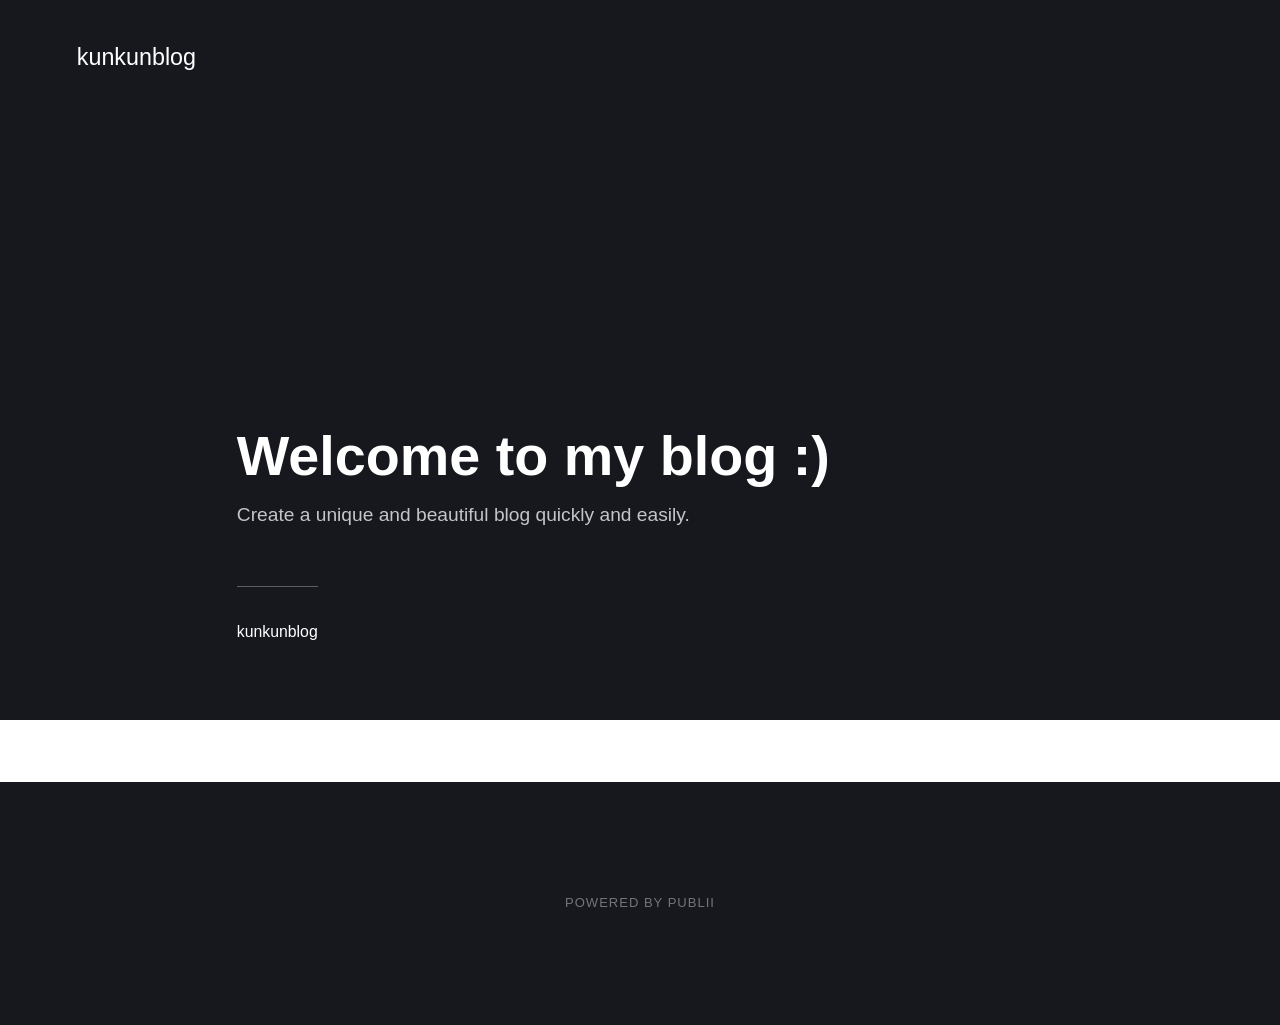
==== commit 242cf30a: "Publii: update content" ====
--- a/index.html
+++ b/index.html
@@ -1,193 +1,12 @@
-<!DOCTYPE html>
-<html class="no-js" lang="en">
-
-<!-- Mirrored from foodbyte.today/zh.html by HTTrack Website Copier/3.x [XR&CO'2014], Fri, 25 Nov 2022 12:00:21 GMT -->
-<head>
-<meta charset="utf-8">
-<meta http-equiv="X-UA-Compatible" content="IE=edge">
-<meta name="viewport" content="width=device-width, initial-scale=1">
-<script src="../shoppy.gg/api/embed.js" type="f2983d6e161a0ceb1d9ba9a0-text/javascript"></script>
-<meta name="description" content="FoodByte is an advanced Minecraft ghost client developed with quality in mind.">
-<meta name="keywords" content="minecraft, 我的世界FoodByte, minecraft hack, hacked client, ghost client, minecraft ghost client, minecraft cheat, hack, aimbot, autoclicker, aim assist">
-<meta name="author" content="FoodByte Software">
-<meta property="og:site" content="index.html">
-<meta property="og:site_name" content="MC公益服务器">
-<meta property="og:title" content="MC公益服务器">
-<meta name="theme-color" content="#1E90FF">
-<title>MC公益服务器</title>
-<link rel="stylesheet" href="assets/css/bootstrap.min.css" />
-<link rel="stylesheet" href="assets/css/line-icons.css" />
-<link rel="stylesheet" href="assets/css/animate.css" />
-<link rel="stylesheet" href="assets/css/main.css" />
-<link rel="shortcut icon" type="image/x-icon" href="assets/images/l2.png" />
-</head>
-<body>
-
-<header class="header navbar-area">
-<div class="container">
-<div class="row align-items-center">
-<div class="col-lg-12">
-<div class="nav-inner">
-<nav class="navbar navbar-expand-lg">
-<h1 class="ss"><a href="index.html"><img src="assets/images/enterScreen.png" width="75" height="75"></a></h1>
-</a>
-<button class="navbar-toggler mobile-menu-btn" type="button" data-bs-toggle="collapse" data-bs-target="#navbarSupportedContent" aria-controls="navbarSupportedContent" aria-expanded="false" aria-label="Toggle navigation">
-<span class="toggler-icon"></span>
-<span class="toggler-icon"></span>
-<span class="toggler-icon"></span>
-</button>
-<div class="collapse navbar-collapse sub-menu-bar" id="navbarSupportedContent">
-<!-- <audio autoplay="autoplay" loop=""><source src="assets/audio/how do you do.mp3" volume="10"></audio> -->
-<ul id="nav" class="navbar-nav ms-auto">
-	
-<li class="nav-item">
-	<a href="#home" aria-label="Toggle navigation">主页</a>
-</li>
-<li class="nav-item">
-	<a href="#video" aria-label="Toggle navigation">游戏截图</a>
-</li>
-<li class="nav-item">
-	<a href="./terms/index.html" aria-label="Toggle navigation">服务条款</a>
-</li>
-</ul>
-</div>
-</div>
-</nav>
-</div>
-</div>
-</div>
-</div>
-</header>
-<section id="home" class="hero-area">
-<div class="container">
-<div class="row align-items-center">
-<div class="col-lg-12 col-md-12 col-12">
-<div class="hero-content">
-<script type="f2983d6e161a0ceb1d9ba9a0-text/javascript" src="assets/js/snow.js"></script>
-<h1 class="wow fadeInLeft" data-wow-delay=".4s">MC公益服务器</h1>
-<h1 class="wow fadeInLeft" data-wow-delay=".6s" <span style="font-size: 80%;">服务器地址:play.simpfun.cn:24282（此服务器为MCjava版1.20.2）
-<h1 class="wow fadeInLeft" data-wow-delay=".7s" <span style="font-size: 80%;">电脑端可用Minecraft Launcher,PCL，HMCL等软件进入服务器
-<h1 class="wow fadeInLeft" data-wow-delay=".8s" <span style="font-size: 80%;">安卓手机端可用HMCLPE等软件进入服务器
-<h1 class="wow fadeInLeft" data-wow-delay=".9s" <span style="font-size: 80%;">苹果手机端可用PojavLauncherL进入服务器（PojavLauncherL官网：https://pojavlauncherteam.github.io/）
-</span></h1>
-</span></h1>
-</span></h1>
-</span></h1>
-</div>
-</div>
-</div>
-<div class="col-lg-12 col-md-12 col-12">
-<div class="hero-image wow fadeInRight" data-wow-delay=".4s">
-<img src="assets/images/Snipaste_2022-11-27_13-13-14.png" alt="#" style="transform: scale(0.9) perspective(500px) rotateY(-0.5deg) rotateX(-0.5deg) rotateZ(0.5deg);
-    filter: drop-shadow(10px 10px 10px rgba(0,0,0,0.5));">
-</div>
-</div>
-</div>
-</div>
-</section>
-<section id="features" class="features section">
-<div class="container">
-<div class="row">
-<div class="col-12">
-<div class="section-title">
-<h3 class="wow zoomIn">我们的特点</h3>
-<h2 class="wow fadeInUp">这是我们可以做到的
-</h2>
-</div>
-</div>
-</div>
-<div class="row">
-<div class="col-lg-4 col-md-6 col-12">
-<div class="single-feature wow fadeInUp" style="min-height: 300px;">
-<i class="lni lni-cog"></i>
-<h3>调试配置</h3>
-<p>您可以对各类功能进行针对性的调整，以达到更好的使用效果
-</p>
-</div>
-</div>
-<div class="col-lg-4 col-md-6 col-12">
-<div class="single-feature wow fadeInUp" style="min-height: 300px;">
-<i class="lni lni-heart"></i>
-<h3>时刻更新</h3>
-<p>我们会保持更新，希望您能为支持我们，我们将永远的走下去
-</p>
-</div>
-</div>
-<div class="col-lg-4 col-md-6 col-12">
-<div class="single-feature wow fadeInUp" style="min-height: 300px;">
-<i class="lni lni-crown"></i>
-<h3>稳定的服务器</h3>
-<p>由于是公益服务器，我们保证服务器的非常稳定</p>
-</div>
-</div>
-<div class="col-lg-4 col-md-6 col-12">
-<div class="single-feature wow fadeInUp" style="min-height: 300px;">
-<i class="lni lni-diamond-alt"></i>
-<h3>永远免费</h3>
-<p>本公益服务器秉持着永远免费的态度</p>
-</div>
-</div>
-<div class="col-lg-4 col-md-6 col-12">
-<div class="single-feature wow fadeInUp" style="min-height: 300px;">
-<i class="lni lni-rocket"></i>
-<h3>更好的支持</h3>
-<p>我们会提供最好的后台支持</p>
-</div>
-</div>
-<div class="col-lg-4 col-md-6 col-12">
-<div class="single-feature wow fadeInUp" style="min-height: 300px;">
-<i class="lni lni-bubble"></i>
-<h3>帮助</h3>
-<p>如果您需要帮助, 您有疑问, 有问题 可以前往bilibili找kunkun
-<a href="https://space.bilibili.com/3546567124453780?spm_id_from=333.1007.0.0">点我去往kunkun的主页</a></p>
-</div>
-</div>
-</div>
-</div>
-</section>
-
-<section id="video" class="our-achievement section">
-<div class="container">
-<div class="row">
-<div class="col-lg-10 offset-lg-1 col-md-12 col-12">
-<div class="section-title">
-<h3 class="wow zoomIn" data-wow-delay=".2s">截图</h3>
-<h2 class="wow fadeInUp" data-wow-delay=".4s">我们的截图</h2>
-</div>
-</div>
-<div class="hero-image wow fadeInUp" data-wow-delay=".6s">
-<img src="assets/images/hud.png" width="320" height="180">
-<img src="assets/images/OR.png" width="320" height="180">
-<img src="assets/images/modules.png" width="320" height="180">
-<img src="assets/images/ghost.png" width="320" height="180">
-<section id="videogame" class="our-achievement section"
-
-</div>
-</div>
-</div>
-</section>
-<section id="pricing" class="pricing-table section">
-<div class="container">
-<div class="row">
-<div class="col-12">
-</ul>
-</div>
-</div>
-</div>
-</div>
-</div>
-</div>
-</section>
-<section id="faq" class="faq section">
-
-</footer>
-<a href="#" class="scroll-top">
-<i class="lni lni-chevron-up"></i>
-</a>
-<script src="assets/js/bootstrap.min.js" type="f2983d6e161a0ceb1d9ba9a0-text/javascript"></script>
-<script src="assets/js/wow.min.js" type="f2983d6e161a0ceb1d9ba9a0-text/javascript"></script>
-<script src="assets/js/count-up.min.js" type="f2983d6e161a0ceb1d9ba9a0-text/javascript"></script>
-<script src="assets/js/main.js" type="f2983d6e161a0ceb1d9ba9a0-text/javascript"></script>
-
-<!-- Mirrored from foodbyte.today/zh.html by HTTrack Website Copier/3.x [XR&CO'2014], Fri, 25 Nov 2022 12:00:21 GMT -->
-</html>+<!DOCTYPE html><html lang="zh-cn"><head><meta charset="utf-8"><meta http-equiv="X-UA-Compatible" content="IE=edge"><meta name="viewport" content="width=device-width,initial-scale=1"><title>kunkunblog</title><meta name="generator" content="Publii Open-Source CMS for Static Site"><link rel="canonical" href="https://kunkun8888666.github.io/"><link rel="alternate" type="application/atom+xml" href="https://kunkun8888666.github.io/feed.xml"><link rel="alternate" type="application/json" href="https://kunkun8888666.github.io/feed.json"><meta property="og:title" content="kunkunblog"><meta property="og:site_name" content="kunkunblog"><meta property="og:description" content=""><meta property="og:url" content="https://kunkun8888666.github.io/"><meta property="og:type" content="website"><link rel="stylesheet" href="https://kunkun8888666.github.io/assets/css/style.css?v=6fbb1e8931a5afe843374fd67c192c86"><script type="application/ld+json">{"@context":"http://schema.org","@type":"Organization","name":"kunkunblog","url":"https://kunkun8888666.github.io/"}</script><noscript><style>img[loading] {
+                    opacity: 1;
+                }</style></noscript></head><body><div class="site-container"><header class="top" id="js-header"><a class="logo" href="https://kunkun8888666.github.io/">kunkunblog</a></header><main><div class="hero"><header class="hero__content"><div class="wrapper"><h1>Welcome to my blog :)</h1><p>Create a unique and beautiful blog quickly and easily.</p><div class="post__meta post__meta--author"><a href="https://kunkun8888666.github.io/authors/kunkunblog/" class="feed__author">kunkunblog</a></div></div></header></div><div class="feed"></div></main><footer class="footer"><div class="footer__copyright">Powered by Publii</div><button onclick="backToTopFunction()" id="backToTop" class="footer__bttop" aria-label="Back to top" title="Back to top"><svg><use xlink:href="https://kunkun8888666.github.io/assets/svg/svg-map.svg#toparrow"/></svg></button></footer></div><script defer="defer" src="https://kunkun8888666.github.io/assets/js/scripts.min.js?v=f47c11534595205f20935f0db2a62a85"></script><script>window.publiiThemeMenuConfig={mobileMenuMode:'sidebar',animationSpeed:300,submenuWidth: 'auto',doubleClickTime:500,mobileMenuExpandableSubmenus:true,relatedContainerForOverlayMenuSelector:'.top'};</script><script>var images = document.querySelectorAll('img[loading]');
+        for (var i = 0; i < images.length; i++) {
+            if (images[i].complete) {
+                images[i].classList.add('is-loaded');
+            } else {
+                images[i].addEventListener('load', function () {
+                    this.classList.add('is-loaded');
+                }, false);
+            }
+        }</script></body></html>
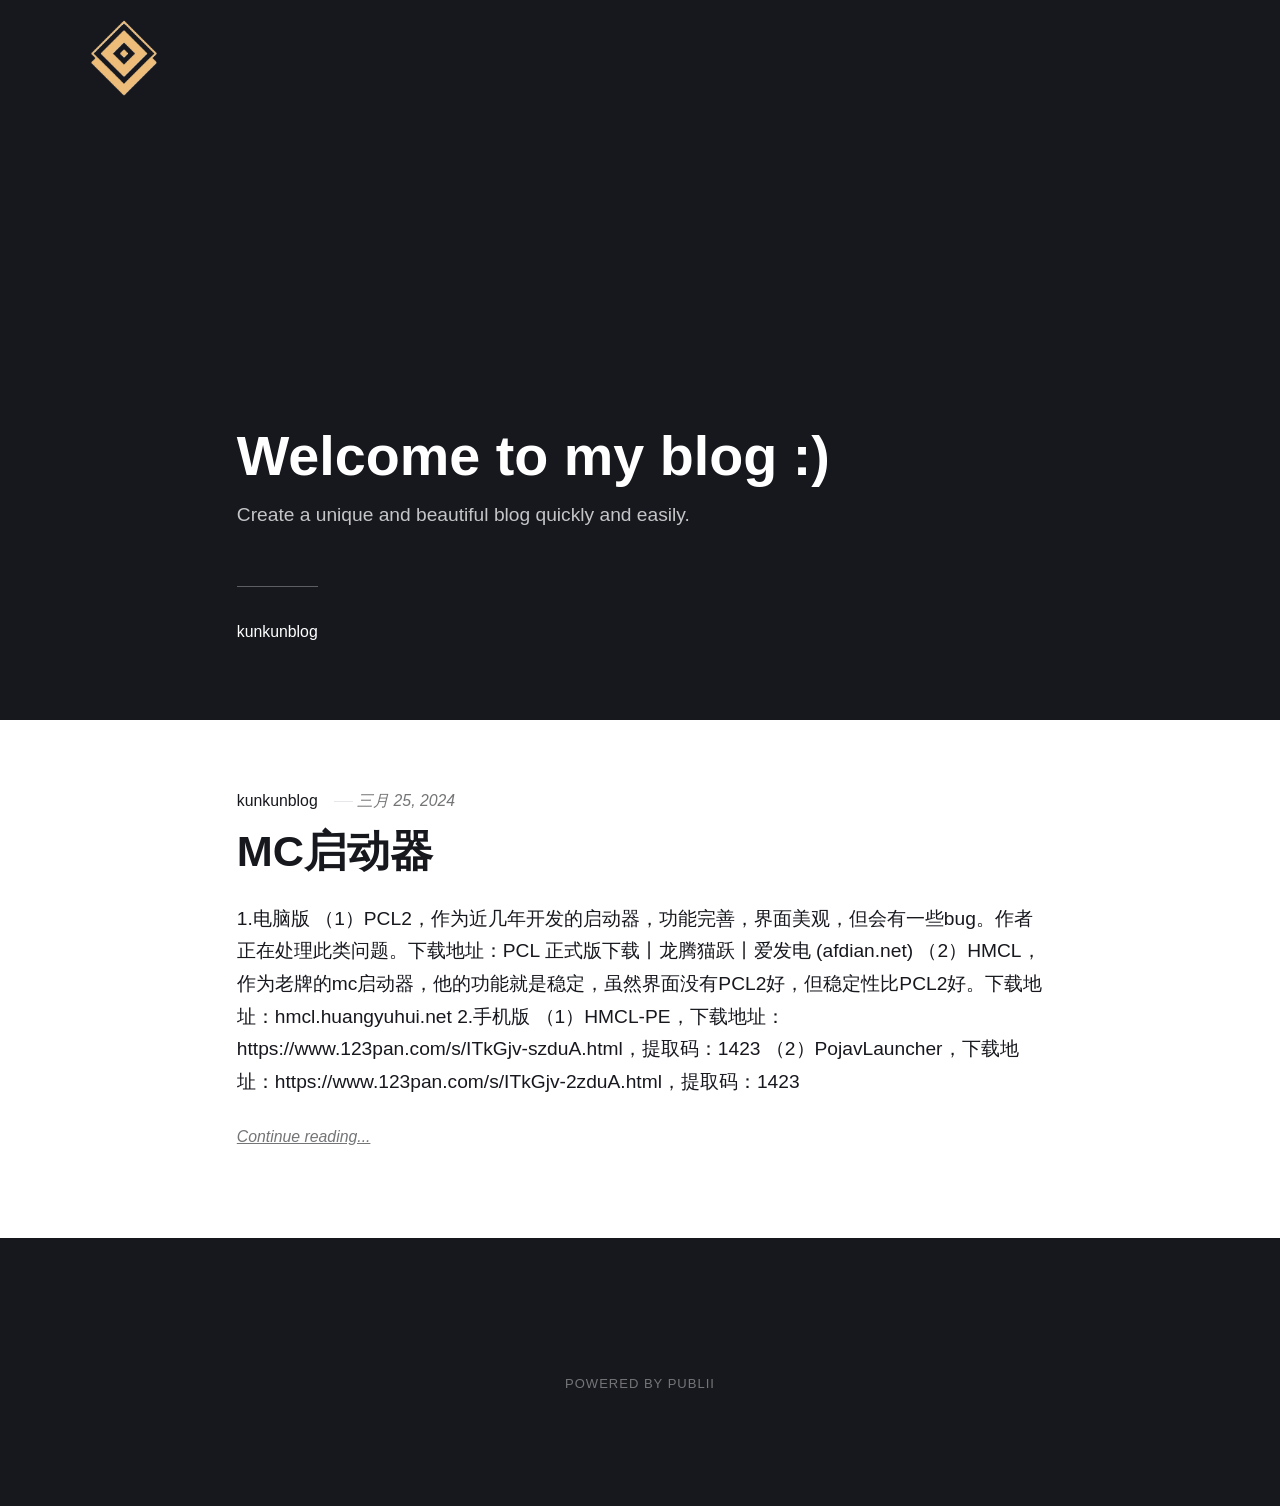
==== commit 56d129ca: "Publii: update content" ====
--- a/index.html
+++ b/index.html
@@ -1,6 +1,6 @@
-<!DOCTYPE html><html lang="zh-cn"><head><meta charset="utf-8"><meta http-equiv="X-UA-Compatible" content="IE=edge"><meta name="viewport" content="width=device-width,initial-scale=1"><title>kunkunblog</title><meta name="generator" content="Publii Open-Source CMS for Static Site"><link rel="canonical" href="https://kunkun8888666.github.io/"><link rel="alternate" type="application/atom+xml" href="https://kunkun8888666.github.io/feed.xml"><link rel="alternate" type="application/json" href="https://kunkun8888666.github.io/feed.json"><meta property="og:title" content="kunkunblog"><meta property="og:site_name" content="kunkunblog"><meta property="og:description" content=""><meta property="og:url" content="https://kunkun8888666.github.io/"><meta property="og:type" content="website"><link rel="stylesheet" href="https://kunkun8888666.github.io/assets/css/style.css?v=6fbb1e8931a5afe843374fd67c192c86"><script type="application/ld+json">{"@context":"http://schema.org","@type":"Organization","name":"kunkunblog","url":"https://kunkun8888666.github.io/"}</script><noscript><style>img[loading] {
+<!DOCTYPE html><html lang="zh-cn"><head><meta charset="utf-8"><meta http-equiv="X-UA-Compatible" content="IE=edge"><meta name="viewport" content="width=device-width,initial-scale=1"><title>kunkunblog</title><meta name="generator" content="Publii Open-Source CMS for Static Site"><link rel="canonical" href="https://kunkun8888666.github.io/"><link rel="alternate" type="application/atom+xml" href="https://kunkun8888666.github.io/feed.xml"><link rel="alternate" type="application/json" href="https://kunkun8888666.github.io/feed.json"><meta property="og:title" content="kunkunblog"><meta property="og:image" content="https://kunkun8888666.github.io/media/website/icon.png"><meta property="og:image:width" content="256"><meta property="og:image:height" content="256"><meta property="og:site_name" content="kunkunblog"><meta property="og:description" content=""><meta property="og:url" content="https://kunkun8888666.github.io/"><meta property="og:type" content="website"><link rel="stylesheet" href="https://kunkun8888666.github.io/assets/css/style.css?v=6fbb1e8931a5afe843374fd67c192c86"><script type="application/ld+json">{"@context":"http://schema.org","@type":"Organization","name":"kunkunblog","logo":"https://kunkun8888666.github.io/media/website/icon.png","url":"https://kunkun8888666.github.io/"}</script><noscript><style>img[loading] {
                     opacity: 1;
-                }</style></noscript></head><body><div class="site-container"><header class="top" id="js-header"><a class="logo" href="https://kunkun8888666.github.io/">kunkunblog</a></header><main><div class="hero"><header class="hero__content"><div class="wrapper"><h1>Welcome to my blog :)</h1><p>Create a unique and beautiful blog quickly and easily.</p><div class="post__meta post__meta--author"><a href="https://kunkun8888666.github.io/authors/kunkunblog/" class="feed__author">kunkunblog</a></div></div></header></div><div class="feed"></div></main><footer class="footer"><div class="footer__copyright">Powered by Publii</div><button onclick="backToTopFunction()" id="backToTop" class="footer__bttop" aria-label="Back to top" title="Back to top"><svg><use xlink:href="https://kunkun8888666.github.io/assets/svg/svg-map.svg#toparrow"/></svg></button></footer></div><script defer="defer" src="https://kunkun8888666.github.io/assets/js/scripts.min.js?v=f47c11534595205f20935f0db2a62a85"></script><script>window.publiiThemeMenuConfig={mobileMenuMode:'sidebar',animationSpeed:300,submenuWidth: 'auto',doubleClickTime:500,mobileMenuExpandableSubmenus:true,relatedContainerForOverlayMenuSelector:'.top'};</script><script>var images = document.querySelectorAll('img[loading]');
+                }</style></noscript></head><body><div class="site-container"><header class="top" id="js-header"><a class="logo" href="https://kunkun8888666.github.io/"><img src="https://kunkun8888666.github.io/media/website/icon.png" alt="kunkunblog" width="256" height="256"></a></header><main><div class="hero"><header class="hero__content"><div class="wrapper"><h1>Welcome to my blog :)</h1><p>Create a unique and beautiful blog quickly and easily.</p><div class="post__meta post__meta--author"><a href="https://kunkun8888666.github.io/authors/kunkunblog/" class="feed__author">kunkunblog</a></div></div></header></div><div class="feed"><article class="feed__item"><header class="wrapper"><div class="feed__meta"><a href="https://kunkun8888666.github.io/authors/kunkunblog/" class="feed__author">kunkunblog</a> <time datetime="2024-03-25T21:01" class="feed__date">三月 25, 2024</time></div><h2><a href="https://kunkun8888666.github.io/mcqi-dong-qi.html">MC启动器</a></h2></header><div class="wrapper"><p>1.电脑版 （1）PCL2，作为近几年开发的启动器，功能完善，界面美观，但会有一些bug。作者正在处理此类问题。下载地址：PCL 正式版下载丨龙腾猫跃丨爱发电 (afdian.net) （2）HMCL，作为老牌的mc启动器，他的功能就是稳定，虽然界面没有PCL2好，但稳定性比PCL2好。下载地址：hmcl.huangyuhui.net 2.手机版 （1）HMCL-PE，下载地址：https://www.123pan.com/s/ITkGjv-szduA.html，提取码：1423 （2）PojavLauncher，下载地址：https://www.123pan.com/s/ITkGjv-2zduA.html，提取码：1423</p><a href="https://kunkun8888666.github.io/mcqi-dong-qi.html" class="readmore feed__readmore">Continue reading...</a></div></article></div></main><footer class="footer"><div class="footer__copyright"><p>Powered by Publii</p></div><button onclick="backToTopFunction()" id="backToTop" class="footer__bttop" aria-label="Back to top" title="Back to top"><svg><use xlink:href="https://kunkun8888666.github.io/assets/svg/svg-map.svg#toparrow"/></svg></button></footer></div><script defer="defer" src="https://kunkun8888666.github.io/assets/js/scripts.min.js?v=f47c11534595205f20935f0db2a62a85"></script><script>window.publiiThemeMenuConfig={mobileMenuMode:'sidebar',animationSpeed:300,submenuWidth: 'auto',doubleClickTime:500,mobileMenuExpandableSubmenus:true,relatedContainerForOverlayMenuSelector:'.top'};</script><script>var images = document.querySelectorAll('img[loading]');
         for (var i = 0; i < images.length; i++) {
             if (images[i].complete) {
                 images[i].classList.add('is-loaded');
